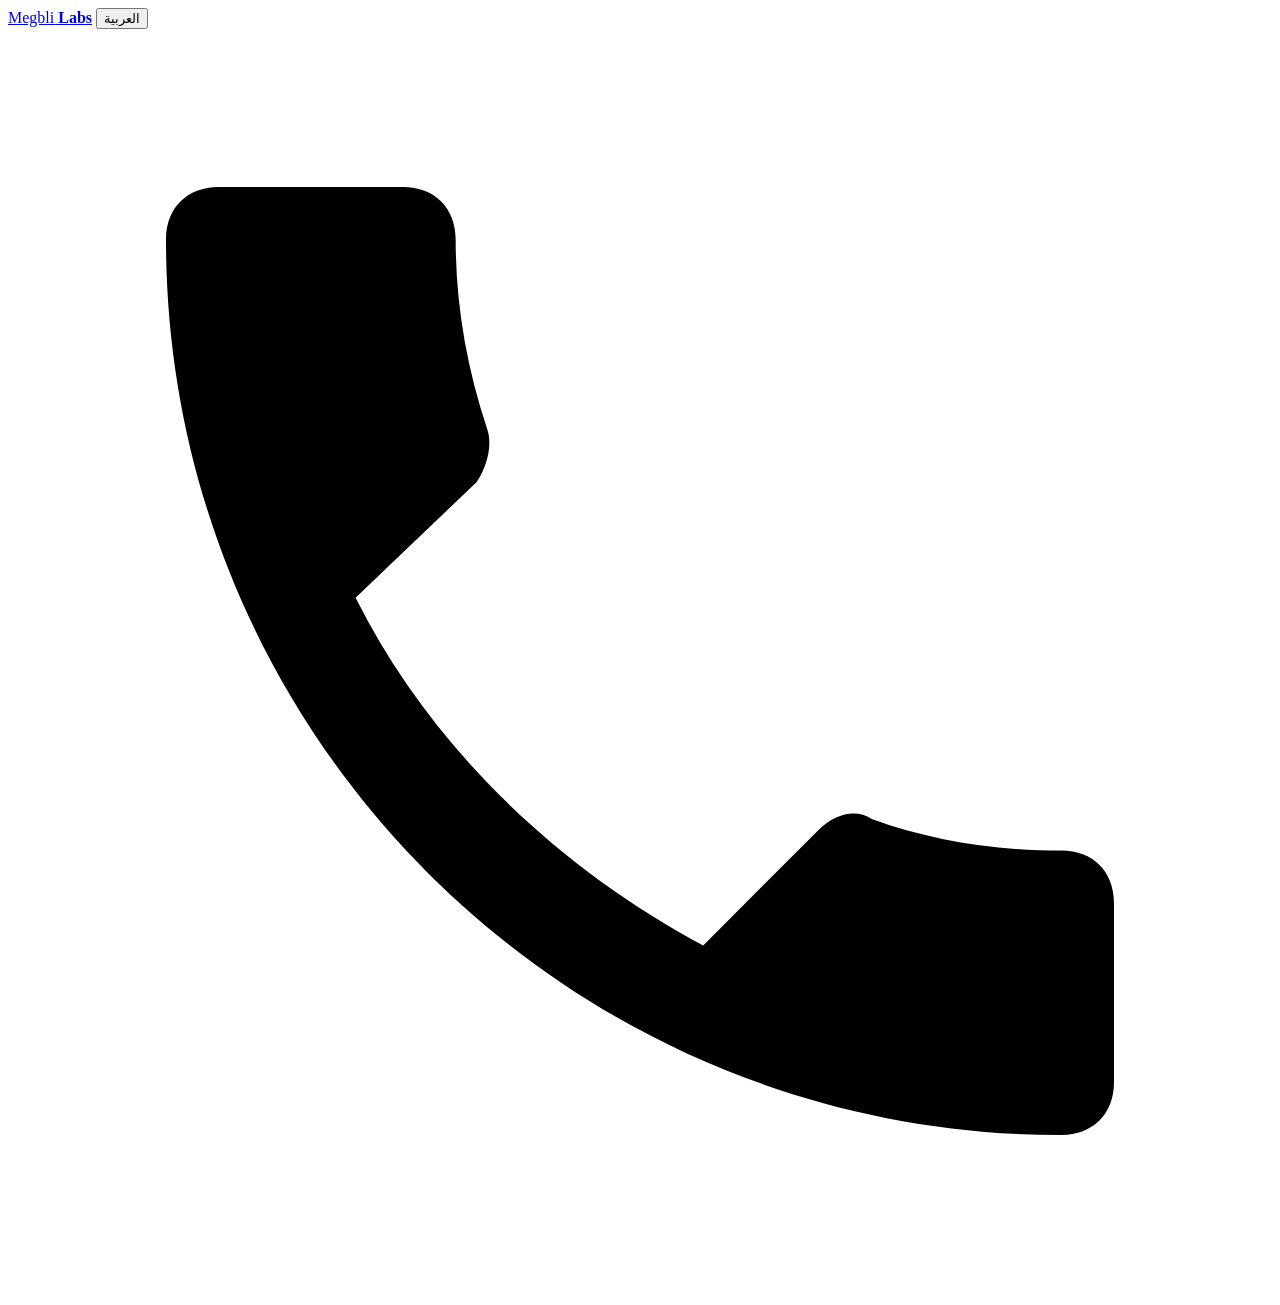
==== project.html @ 3cd8f487 "Add files via upload" ====
<!DOCTYPE html>
<html lang="en" dir="ltr">
<head>
  <meta charset="UTF-8">
  <meta name="viewport" content="width=device-width, initial-scale=1.0">
  <title>Megbli Labs — Project</title>
  <link rel="preconnect" href="https://fonts.googleapis.com">
  <link href="https://fonts.googleapis.com/css2?family=Inter:wght@400;600;700;800&family=IBM+Plex+Sans+Arabic:wght@400;600;700&display=swap" rel="stylesheet">
  <link rel="stylesheet" href="css/style.css">
</head>
<body data-page="project">

  <nav class="nav">
    <div class="container nav-inner">
      <a href="index.html" class="logo">Megbli<b> Labs</b></a>
      <button id="lang-toggle" class="lang-btn">العربية</button>
    </div>
  </nav>

  <main class="container page-wrap"><div id="project"></div></main>

  <a class="wa-float" data-wa href="#" target="_blank" rel="noopener" aria-label="WhatsApp">
    <svg viewBox="0 0 24 24"><path d="M6.6 10.8c1.4 2.8 3.8 5.1 6.6 6.6l2.2-2.2c.3-.3.7-.4 1-.2 1.1.4 2.3.6 3.6.6.6 0 1 .4 1 1V20c0 .6-.4 1-1 1C10.6 21 3 13.4 3 4c0-.6.4-1 1-1h3.5c.6 0 1 .4 1 1 0 1.2.2 2.4.6 3.6.1.3 0 .7-.2 1l-2.3 2.2z"/></svg>
  </a>

  <script src="js/i18n.js"></script>
  <script src="js/main.js"></script>
</body>
</html>
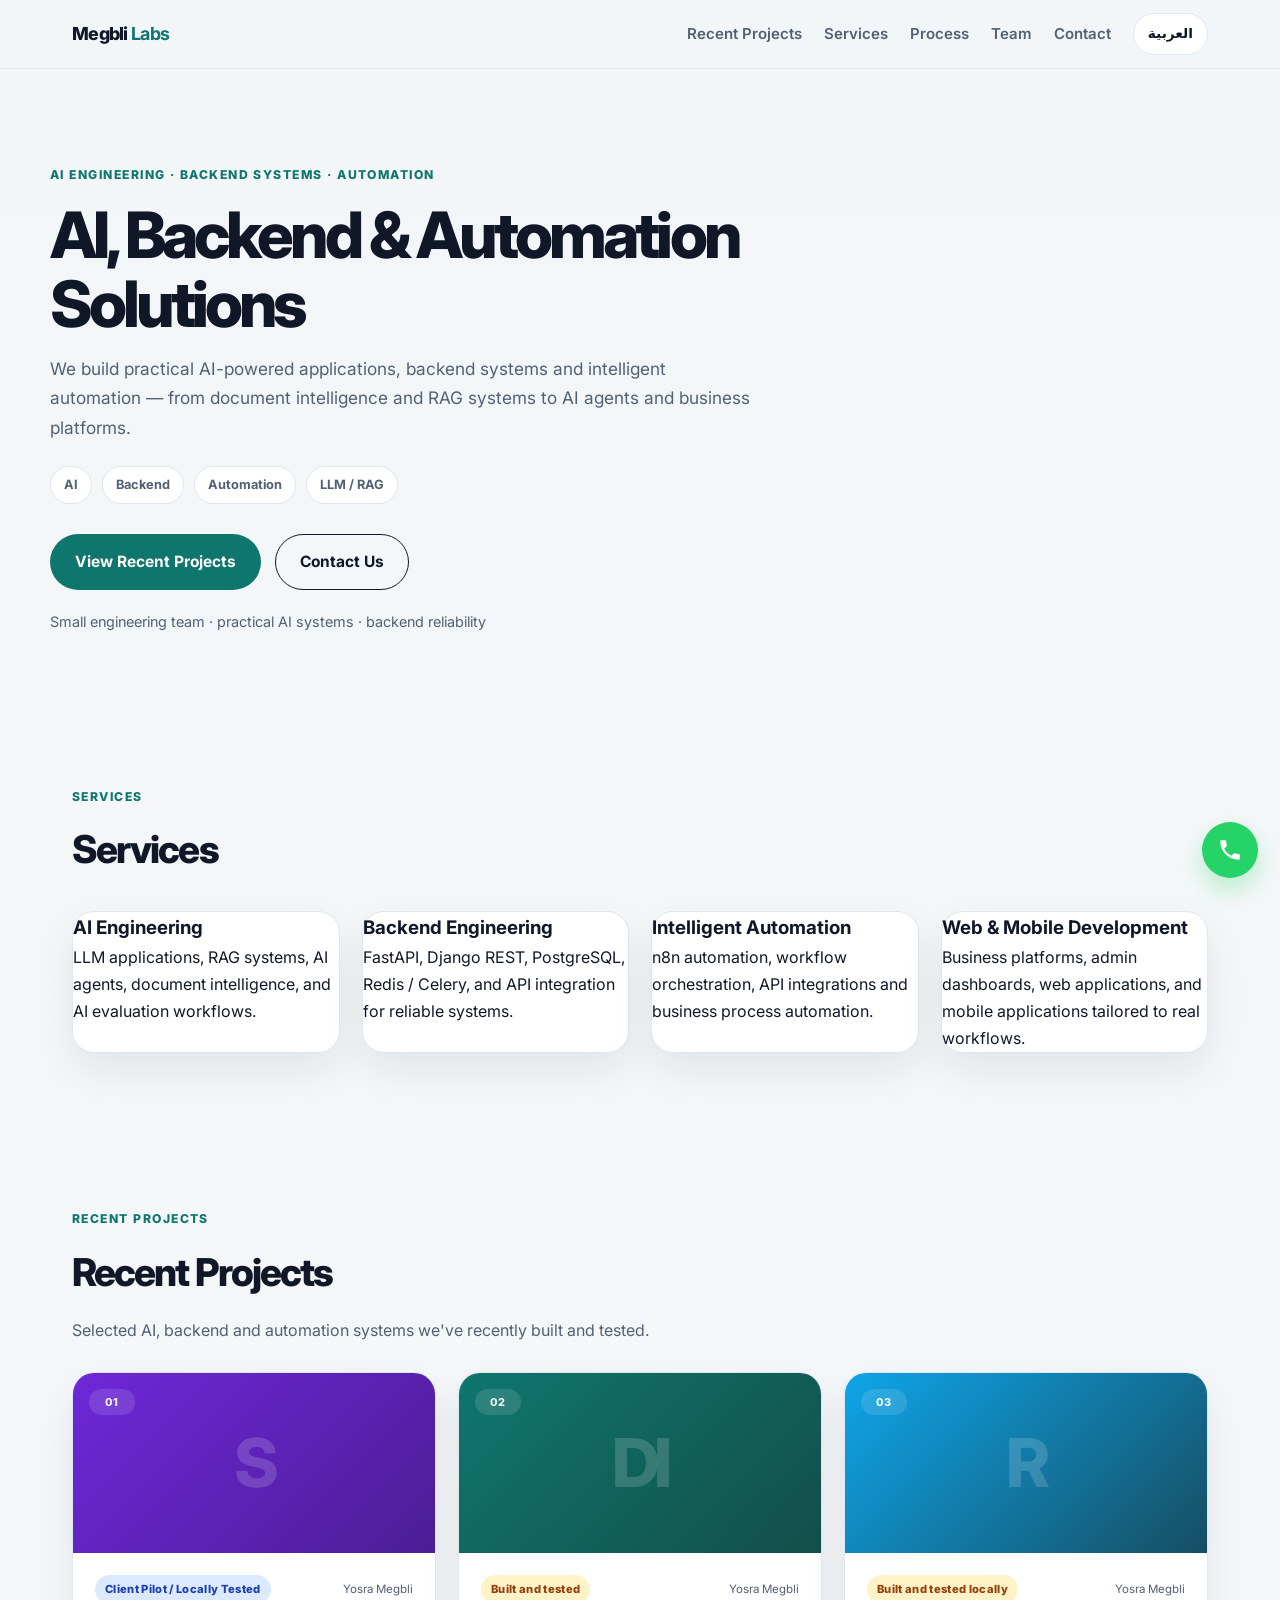
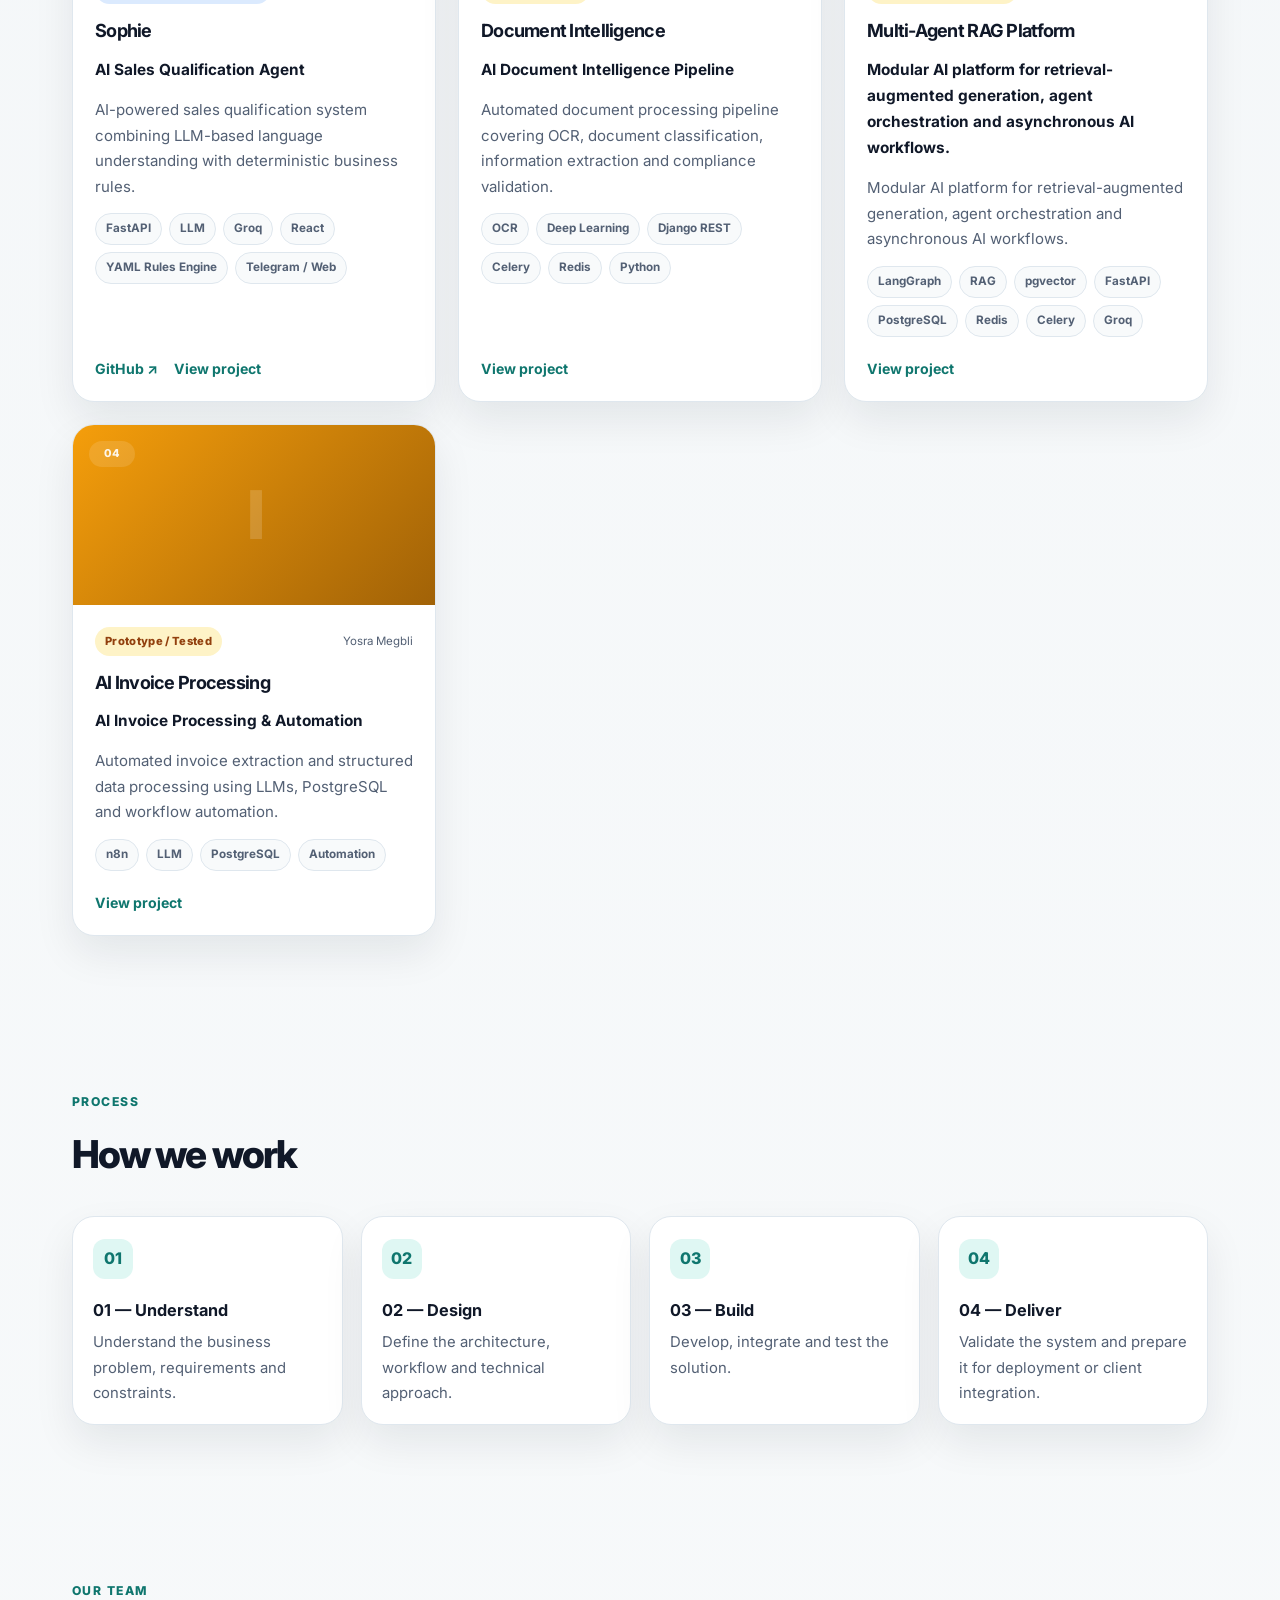
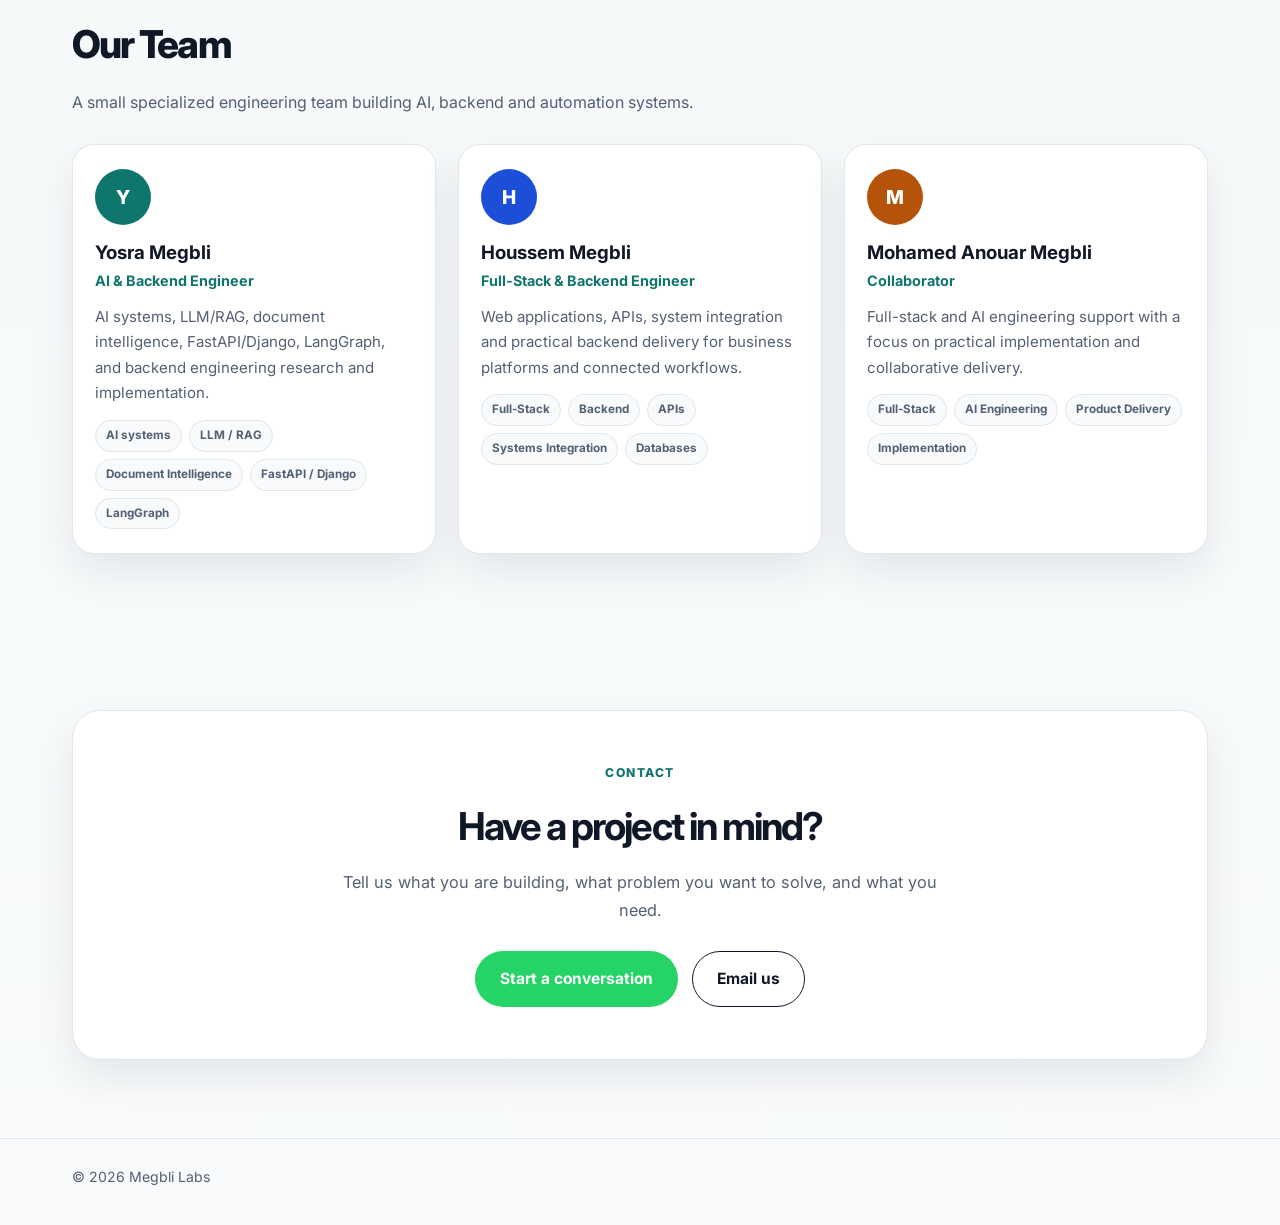
==== commit 90316e51: "Refactor the Megbli Labs portfolio to a clearer, more credible engineering-focused presentation with" ====
--- a/project.html
+++ b/project.html
@@ -3,24 +3,26 @@
 <head>
   <meta charset="UTF-8">
   <meta name="viewport" content="width=device-width, initial-scale=1.0">
-  <title>Megbli Labs — Project</title>
+  <title>Megbli Labs | AI, Backend & Automation Solutions</title>
+  <meta name="description" content="Megbli Labs builds AI-powered applications, backend systems, RAG platforms, document intelligence solutions and intelligent automation.">
+  <meta property="og:title" content="Megbli Labs | AI, Backend & Automation Solutions">
+  <meta property="og:description" content="Megbli Labs builds AI-powered applications, backend systems, RAG platforms, document intelligence solutions and intelligent automation.">
   <link rel="preconnect" href="https://fonts.googleapis.com">
   <link href="https://fonts.googleapis.com/css2?family=Inter:wght@400;600;700;800&family=IBM+Plex+Sans+Arabic:wght@400;600;700&display=swap" rel="stylesheet">
   <link rel="stylesheet" href="css/style.css">
 </head>
 <body data-page="project">
-
   <nav class="nav">
     <div class="container nav-inner">
       <a href="index.html" class="logo">Megbli<b> Labs</b></a>
-      <button id="lang-toggle" class="lang-btn">العربية</button>
+      <button id="lang-toggle" class="lang-btn" type="button" aria-label="Toggle language">العربية</button>
     </div>
   </nav>
 
   <main class="container page-wrap"><div id="project"></div></main>
 
   <a class="wa-float" data-wa href="#" target="_blank" rel="noopener" aria-label="WhatsApp">
-    <svg viewBox="0 0 24 24"><path d="M6.6 10.8c1.4 2.8 3.8 5.1 6.6 6.6l2.2-2.2c.3-.3.7-.4 1-.2 1.1.4 2.3.6 3.6.6.6 0 1 .4 1 1V20c0 .6-.4 1-1 1C10.6 21 3 13.4 3 4c0-.6.4-1 1-1h3.5c.6 0 1 .4 1 1 0 1.2.2 2.4.6 3.6.1.3 0 .7-.2 1l-2.3 2.2z"/></svg>
+    <svg viewBox="0 0 24 24" aria-hidden="true"><path d="M6.6 10.8c1.4 2.8 3.8 5.1 6.6 6.6l2.2-2.2c.3-.3.7-.4 1-.2 1.1.4 2.3.6 3.6.6.6 0 1 .4 1 1V20c0 .6-.4 1-1 1C10.6 21 3 13.4 3 4c0-.6.4-1 1-1h3.5c.6 0 1 .4 1 1 0 1.3.2 2.5.6 3.6.2.3.1.7-.2 1l-2.3 2.2Z"/></svg>
   </a>
 
   <script src="js/i18n.js"></script>
--- a/css/style.css
+++ b/css/style.css
@@ -0,0 +1,636 @@
+/* ============ Megbli Labs ============ */
+:root {
+  --bg: #f3f6f8;
+  --bg-strong: #eef3f7;
+  --surface: #ffffff;
+  --surface-alt: #f8fafb;
+  --ink: #101828;
+  --muted: #536074;
+  --line: #dfe7ee;
+  --accent: #0f766e;
+  --accent-strong: #0a5c57;
+  --accent-soft: #dff7f3;
+  --shadow: 0 18px 40px rgba(16, 24, 40, 0.08);
+  --radius: 22px;
+  --radius-sm: 14px;
+  --max: 1180px;
+}
+
+* { box-sizing: border-box; margin: 0; padding: 0; }
+html { scroll-behavior: smooth; }
+body {
+  font-family: 'Inter', system-ui, -apple-system, BlinkMacSystemFont, 'Segoe UI', sans-serif;
+  background: linear-gradient(180deg, var(--bg) 0%, #f8fafb 100%);
+  color: var(--ink);
+  line-height: 1.7;
+}
+html[lang="ar"] body {
+  font-family: 'IBM Plex Sans Arabic', 'Inter', sans-serif;
+  line-height: 1.85;
+}
+img { max-width: 100%; display: block; }
+a { color: inherit; text-decoration: none; }
+button, input, textarea, select { font: inherit; }
+.container { max-width: var(--max); margin-inline: auto; padding-inline: 22px; }
+
+.nav {
+  position: sticky;
+  top: 0;
+  z-index: 1000;
+  background: rgba(243, 246, 248, 0.82);
+  backdrop-filter: blur(12px);
+  -webkit-backdrop-filter: blur(12px);
+  border-bottom: 1px solid var(--line);
+}
+.nav-inner {
+  display: flex;
+  align-items: center;
+  justify-content: space-between;
+  height: 68px;
+  gap: 20px;
+}
+.logo {
+  font-weight: 800;
+  font-size: 1.12rem;
+  letter-spacing: -0.04em;
+}
+.logo b { color: var(--accent); }
+.nav-right { display: flex; align-items: center; gap: 22px; }
+.nav-links {
+  display: flex;
+  align-items: center;
+  gap: 22px;
+  color: var(--muted);
+  font-size: 0.94rem;
+  font-weight: 600;
+}
+.nav-links a { transition: color 0.2s ease; }
+.nav-links a:hover,
+.nav-links a:focus-visible { color: var(--ink); }
+.lang-btn {
+  border: 1px solid var(--line);
+  background: var(--surface);
+  border-radius: 999px;
+  padding: 8px 14px;
+  font-size: 0.86rem;
+  font-weight: 700;
+  color: var(--ink);
+  cursor: pointer;
+  transition: transform 0.2s ease, border-color 0.2s ease;
+}
+.lang-btn:hover,
+.lang-btn:focus-visible {
+  transform: translateY(-1px);
+  border-color: #c3ced8;
+}
+
+.btn {
+  display: inline-flex;
+  align-items: center;
+  justify-content: center;
+  gap: 8px;
+  padding: 0.88rem 1.5rem;
+  border-radius: 999px;
+  border: 1.5px solid transparent;
+  font-weight: 700;
+  font-size: 0.97rem;
+  transition: transform 0.2s ease, box-shadow 0.2s ease, border-color 0.2s ease, background 0.2s ease;
+}
+.btn:hover,
+.btn:focus-visible {
+  transform: translateY(-1px);
+  box-shadow: 0 10px 20px rgba(0, 0, 0, 0.06);
+}
+.btn-primary {
+  background: var(--accent);
+  color: #fff;
+}
+.btn-primary:hover,
+.btn-primary:focus-visible { background: var(--accent-strong); }
+.btn-ghost {
+  border-color: var(--ink);
+  background: transparent;
+  color: var(--ink);
+}
+.btn-ghost:hover,
+.btn-ghost:focus-visible { background: var(--ink); color: #fff; }
+.btn-wa {
+  background: #25d366;
+  color: #fff;
+}
+.btn-wa:hover,
+.btn-wa:focus-visible { background: #1ebc5a; }
+.btn-mail {
+  background: transparent;
+  border-color: var(--ink);
+  color: var(--ink);
+}
+.btn-mail:hover,
+.btn-mail:focus-visible { background: var(--ink); color: #fff; }
+
+.hero {
+  padding: 96px 0 74px;
+}
+.eyebrow {
+  color: var(--accent);
+  font-size: 0.76rem;
+  font-weight: 800;
+  letter-spacing: 0.12em;
+  text-transform: uppercase;
+}
+.hero h1 {
+  margin: 14px 0 16px;
+  max-width: 860px;
+  font-size: clamp(2.6rem, 5vw, 4.1rem);
+  line-height: 1.08;
+  letter-spacing: -0.06em;
+  font-weight: 800;
+}
+.hero .sub {
+  max-width: 710px;
+  color: var(--muted);
+  font-size: 1.08rem;
+}
+.chips-row {
+  display: flex;
+  flex-wrap: wrap;
+  gap: 10px;
+  margin-top: 24px;
+  margin-bottom: 30px;
+}
+.chips-row span {
+  background: var(--surface);
+  border: 1px solid var(--line);
+  border-radius: 999px;
+  padding: 7px 13px;
+  font-size: 0.8rem;
+  font-weight: 700;
+  color: var(--muted);
+}
+.hero-ctas {
+  display: flex;
+  flex-wrap: wrap;
+  gap: 14px;
+  margin-bottom: 20px;
+}
+.trust {
+  color: var(--muted);
+  font-size: 0.9rem;
+}
+
+section {
+  padding: 78px 0;
+}
+.section-head {
+  margin-bottom: 28px;
+}
+.section-head h2 {
+  margin-top: 10px;
+  font-size: clamp(1.8rem, 3vw, 2.5rem);
+  letter-spacing: -0.05em;
+  font-weight: 800;
+}
+.section-head .lead {
+  color: var(--muted);
+  max-width: 700px;
+  margin-top: 12px;
+  font-size: 1rem;
+}
+
+.grid {
+  display: grid;
+  gap: 22px;
+}
+.grid-3 { grid-template-columns: repeat(auto-fit, minmax(240px, 1fr)); }
+.grid-projects { grid-template-columns: repeat(auto-fit, minmax(290px, 1fr)); }
+
+.card {
+  background: var(--surface);
+  border: 1px solid var(--line);
+  border-radius: var(--radius);
+  box-shadow: var(--shadow);
+  transition: transform 0.2s ease, border-color 0.2s ease;
+}
+.card:hover,
+.card:focus-within {
+  transform: translateY(-3px);
+  border-color: #c5d1dc;
+}
+
+.project {
+  overflow: hidden;
+  display: flex;
+  flex-direction: column;
+  min-height: 100%;
+}
+.cover {
+  position: relative;
+  display: flex;
+  align-items: center;
+  justify-content: center;
+  min-height: 180px;
+  background-size: cover;
+  background-position: center;
+  overflow: hidden;
+}
+.cover span {
+  font-size: 4.2rem;
+  font-weight: 800;
+  letter-spacing: -0.06em;
+  color: rgba(255, 255, 255, 0.16);
+}
+.project .body {
+  display: flex;
+  flex: 1;
+  flex-direction: column;
+  gap: 14px;
+  padding: 22px 22px 20px;
+}
+.project-index {
+  display: inline-flex;
+  align-items: center;
+  justify-content: center;
+  width: 46px;
+  height: 26px;
+  border-radius: 999px;
+  background: rgba(255, 255, 255, 0.12);
+  color: rgba(255, 255, 255, 0.9);
+  font-size: 0.68rem;
+  font-weight: 800;
+  letter-spacing: 0.08em;
+  position: absolute;
+  top: 16px;
+  left: 16px;
+}
+.meta {
+  display: flex;
+  align-items: center;
+  justify-content: space-between;
+  gap: 10px;
+  min-height: 28px;
+}
+.credit {
+  color: var(--muted);
+  font-size: 0.72rem;
+  line-height: 1.5;
+}
+.project h3 {
+  font-size: 1.13rem;
+  line-height: 1.35;
+  letter-spacing: -0.04em;
+  margin: 0;
+}
+.tagline {
+  font-size: 0.96rem;
+  font-weight: 700;
+  color: var(--ink);
+}
+.desc {
+  color: var(--muted);
+  font-size: 0.94rem;
+}
+.chips {
+  display: flex;
+  flex-wrap: wrap;
+  gap: 7px;
+}
+.chip {
+  display: inline-flex;
+  align-items: center;
+  border-radius: 999px;
+  background: var(--surface-alt);
+  border: 1px solid var(--line);
+  color: var(--muted);
+  font-size: 0.73rem;
+  font-weight: 700;
+  padding: 5px 10px;
+}
+.links {
+  display: flex;
+  flex-wrap: wrap;
+  gap: 16px;
+  margin-top: auto;
+  padding-top: 6px;
+  font-weight: 700;
+  font-size: 0.88rem;
+}
+.links a { color: var(--accent); }
+.badge {
+  display: inline-flex;
+  align-items: center;
+  justify-content: center;
+  border-radius: 999px;
+  padding: 5px 10px;
+  font-size: 0.7rem;
+  font-weight: 800;
+  letter-spacing: 0.03em;
+  white-space: nowrap;
+}
+.badge.live { background: #dcfce7; color: #166534; }
+.badge.client { background: #dbeafe; color: #1e40af; }
+.badge.demo { background: #fef3c7; color: #92400e; }
+.badge.rnd { background: #ede9fe; color: #5b21b6; }
+.badge.personal { background: #cffafe; color: #155e75; }
+.badge.internship { background: #fce7f3; color: #9d174d; }
+.badge.academic { background: #e0e7ff; color: #3730a3; }
+
+.process {
+  list-style: none;
+  display: grid;
+  grid-template-columns: repeat(auto-fit, minmax(240px, 1fr));
+  gap: 18px;
+}
+.process li {
+  background: var(--surface);
+  border: 1px solid var(--line);
+  border-radius: var(--radius);
+  padding: 22px 20px 18px;
+  box-shadow: var(--shadow);
+}
+.process li::before {
+  counter-increment: step;
+  content: "0" counter(step);
+  display: inline-flex;
+  align-items: center;
+  justify-content: center;
+  width: 40px;
+  height: 40px;
+  border-radius: 12px;
+  background: var(--accent-soft);
+  color: var(--accent);
+  font-weight: 800;
+  margin-bottom: 18px;
+}
+.process {
+  counter-reset: step;
+}
+.process h3 {
+  margin-bottom: 6px;
+  font-size: 1.02rem;
+}
+.process p {
+  color: var(--muted);
+  font-size: 0.93rem;
+}
+
+.member {
+  padding: 24px 22px;
+}
+.member .avatar {
+  display: flex;
+  align-items: center;
+  justify-content: center;
+  width: 56px;
+  height: 56px;
+  border-radius: 50%;
+  margin-bottom: 12px;
+  color: #fff;
+  font-size: 1.2rem;
+  font-weight: 800;
+}
+.member .role {
+  margin-bottom: 10px;
+  color: var(--accent);
+  font-size: 0.9rem;
+  font-weight: 700;
+}
+.member p {
+  color: var(--muted);
+  font-size: 0.94rem;
+}
+.member .skills {
+  margin-top: 14px;
+}
+
+.contact-box {
+  text-align: center;
+  background: var(--surface);
+  border: 1px solid var(--line);
+  border-radius: 28px;
+  padding: 52px 24px;
+  box-shadow: var(--shadow);
+}
+.contact-box h2 {
+  margin: 10px 0 10px;
+  font-size: clamp(1.9rem, 3vw, 2.5rem);
+  letter-spacing: -0.05em;
+}
+.contact-box .lead {
+  max-width: 620px;
+  margin: 0 auto 26px;
+  color: var(--muted);
+  font-size: 1.02rem;
+}
+.contact-ctas {
+  display: flex;
+  justify-content: center;
+  flex-wrap: wrap;
+  gap: 14px;
+}
+
+.page-wrap {
+  padding: 52px 0 70px;
+}
+.backlink {
+  display: inline-block;
+  color: var(--muted);
+  font-size: 0.92rem;
+  margin-bottom: 18px;
+}
+.phead h1 {
+  margin: 10px 0 8px;
+  font-size: clamp(2rem, 3.5vw, 3rem);
+  letter-spacing: -0.05em;
+}
+.phead .tagline {
+  font-size: 1.05rem;
+  color: var(--muted);
+}
+.pcover {
+  margin: 28px 0 20px;
+  aspect-ratio: 16/8;
+  border-radius: var(--radius);
+  display: flex;
+  align-items: center;
+  justify-content: center;
+  overflow: hidden;
+}
+.pcover span {
+  font-size: 5rem;
+  font-weight: 800;
+  letter-spacing: -0.08em;
+  color: rgba(255, 255, 255, 0.16);
+}
+.pvideo {
+  margin: 28px 0 18px;
+}
+.pvideo video {
+  width: 100%;
+  display: block;
+  border-radius: var(--radius);
+  background: #0c1118;
+  border: 1px solid var(--line);
+}
+.desc-lg {
+  margin-bottom: 18px;
+  font-size: 1.04rem;
+  color: var(--ink);
+  max-width: 760px;
+}
+.detail-grid {
+  display: grid;
+  grid-template-columns: repeat(auto-fit, minmax(240px, 1fr));
+  gap: 18px;
+  margin: 22px 0 26px;
+}
+.detail-card {
+  background: var(--surface);
+  border: 1px solid var(--line);
+  border-radius: var(--radius-sm);
+  padding: 18px 18px 16px;
+}
+.detail-card h3 {
+  margin-bottom: 8px;
+  font-size: 0.96rem;
+  letter-spacing: -0.03em;
+}
+.detail-card p,
+.detail-card li {
+  color: var(--muted);
+  font-size: 0.94rem;
+}
+.workflow-block {
+  margin: 18px 0 26px;
+  background: var(--surface);
+  border: 1px solid var(--line);
+  border-radius: var(--radius);
+  padding: 20px;
+}
+.workflow-block h3 {
+  margin-bottom: 14px;
+  font-size: 1.04rem;
+}
+.workflow-flow {
+  display: flex;
+  flex-wrap: wrap;
+  gap: 10px;
+}
+.workflow-step {
+  display: inline-flex;
+  align-items: center;
+  gap: 8px;
+  background: var(--surface-alt);
+  border: 1px solid var(--line);
+  border-radius: 999px;
+  padding: 8px 12px;
+  font-size: 0.82rem;
+  font-weight: 700;
+  color: var(--muted);
+}
+.workflow-step:not(:last-child)::after {
+  content: "→";
+  color: var(--accent);
+  font-weight: 800;
+}
+.features,
+.result-list {
+  list-style: none;
+  display: grid;
+  gap: 12px;
+  margin: 18px 0 18px;
+}
+.features li,
+.result-list li {
+  display: flex;
+  gap: 10px;
+  align-items: flex-start;
+  background: var(--surface);
+  border: 1px solid var(--line);
+  border-radius: 12px;
+  padding: 12px 14px;
+  color: var(--muted);
+  font-size: 0.94rem;
+}
+.features li::before,
+.result-list li::before {
+  content: "✓";
+  color: var(--accent);
+  font-weight: 800;
+}
+.tech-block {
+  margin: 12px 0 28px;
+}
+.pactions {
+  display: flex;
+  flex-wrap: wrap;
+  gap: 14px;
+  margin-top: 18px;
+}
+footer {
+  border-top: 1px solid var(--line);
+  padding: 26px 0 36px;
+  color: var(--muted);
+  font-size: 0.88rem;
+}
+
+.wa-float {
+  position: fixed;
+  right: 22px;
+  bottom: 22px;
+  width: 56px;
+  height: 56px;
+  border-radius: 50%;
+  display: flex;
+  align-items: center;
+  justify-content: center;
+  background: #25d366;
+  box-shadow: 0 12px 24px rgba(37, 211, 102, 0.28);
+  z-index: 500;
+}
+.wa-float svg {
+  width: 26px;
+  height: 26px;
+  fill: #fff;
+}
+.gallery {
+  display: grid;
+  grid-template-columns: repeat(2, minmax(0, 1fr));
+  gap: 12px;
+  margin: 18px 0 24px;
+}
+.gallery img {
+  width: 100%;
+  border-radius: var(--radius-sm);
+  border: 1px solid var(--line);
+}
+
+@media (max-width: 760px) {
+  .nav-links { display: none; }
+  .hero { padding-top: 76px; }
+  .hero h1 { max-width: 100%; }
+  .contact-box { padding-inline: 18px; }
+}
+
+@media (max-width: 560px) {
+  .container { padding-inline: 16px; }
+  .hero { padding-top: 68px; }
+  .btn { width: 100%; }
+  .hero-ctas,
+  .contact-ctas,
+  .pactions { width: 100%; }
+  .hero-ctas .btn,
+  .contact-ctas .btn,
+  .pactions .btn { flex: 1 1 100%; }
+  .gallery { grid-template-columns: 1fr; }
+  .wa-float { width: 52px; height: 52px; right: 18px; bottom: 18px; }
+}
+
+@media (prefers-reduced-motion: reduce) {
+  html { scroll-behavior: auto; }
+  *, *::before, *::after {
+    animation-duration: 0.01ms !important;
+    animation-iteration-count: 1 !important;
+    transition-duration: 0.01ms !important;
+    scroll-behavior: auto !important;
+  }
+}
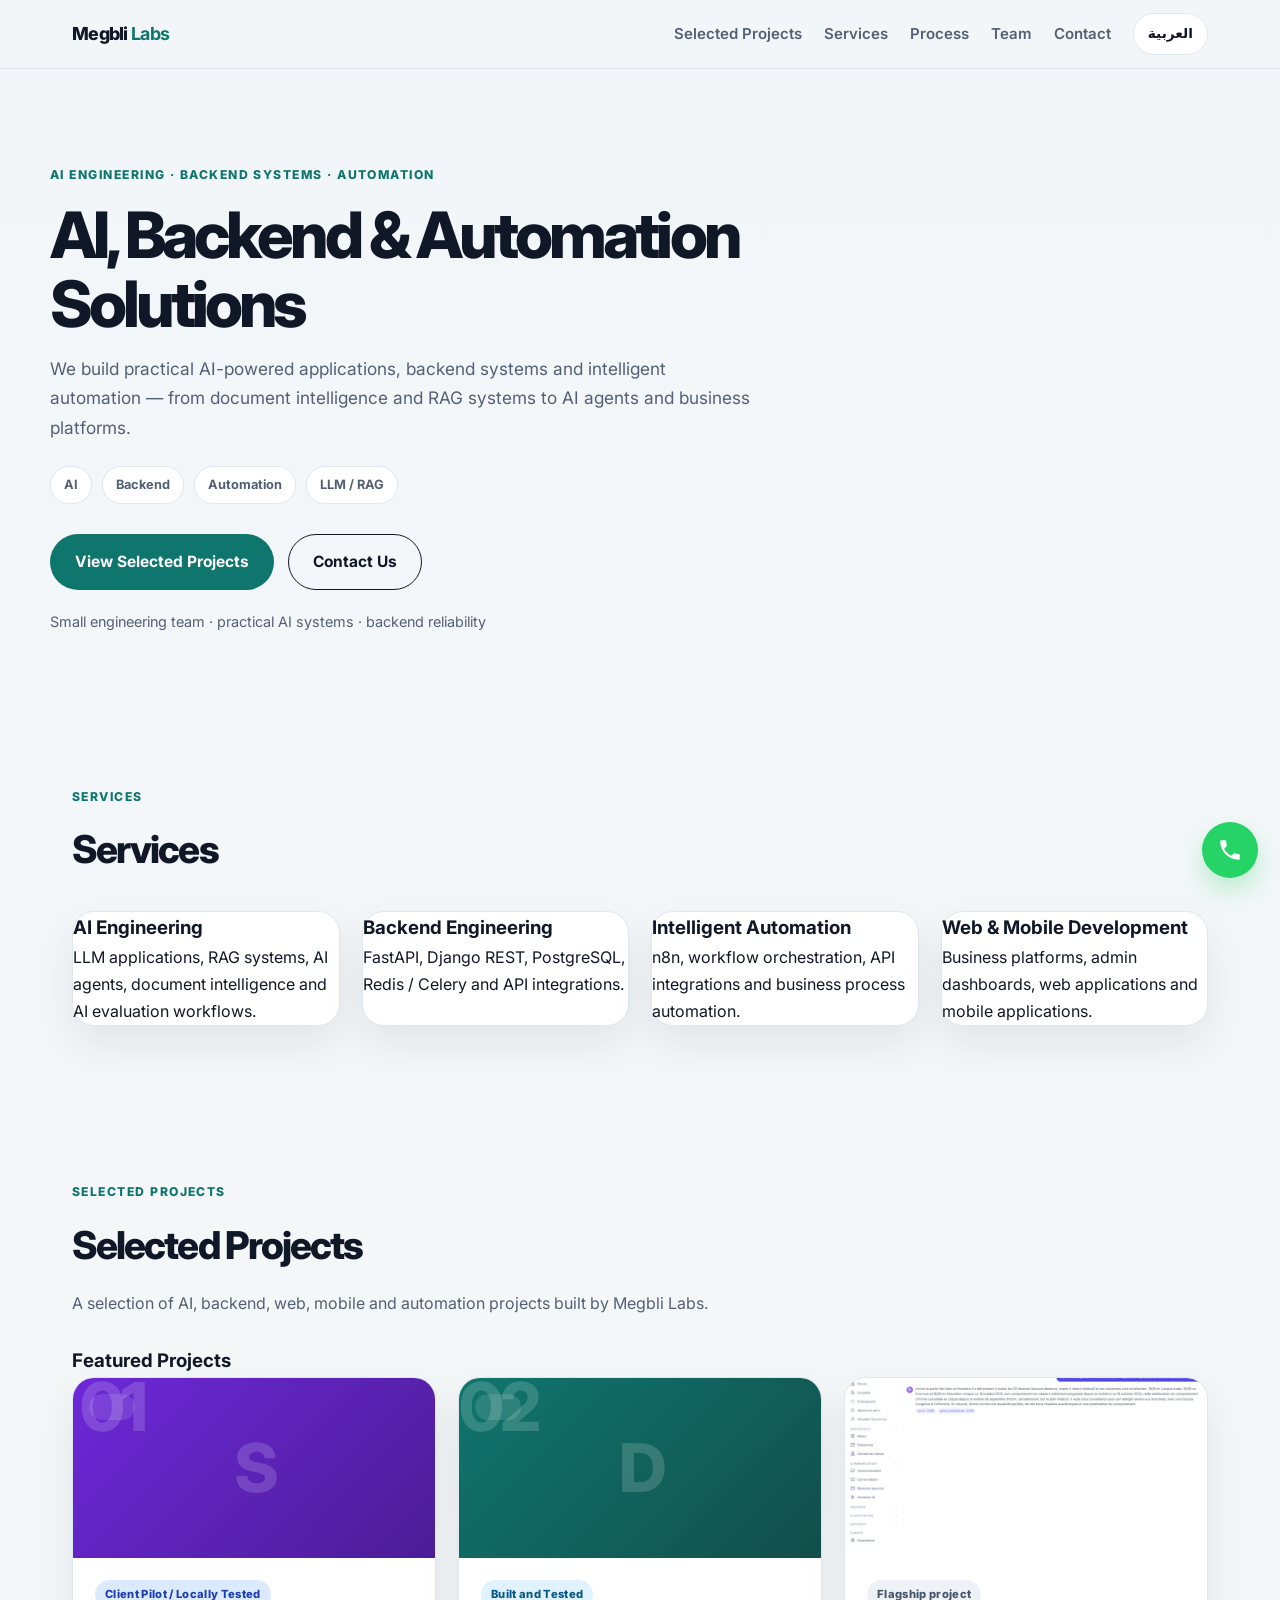
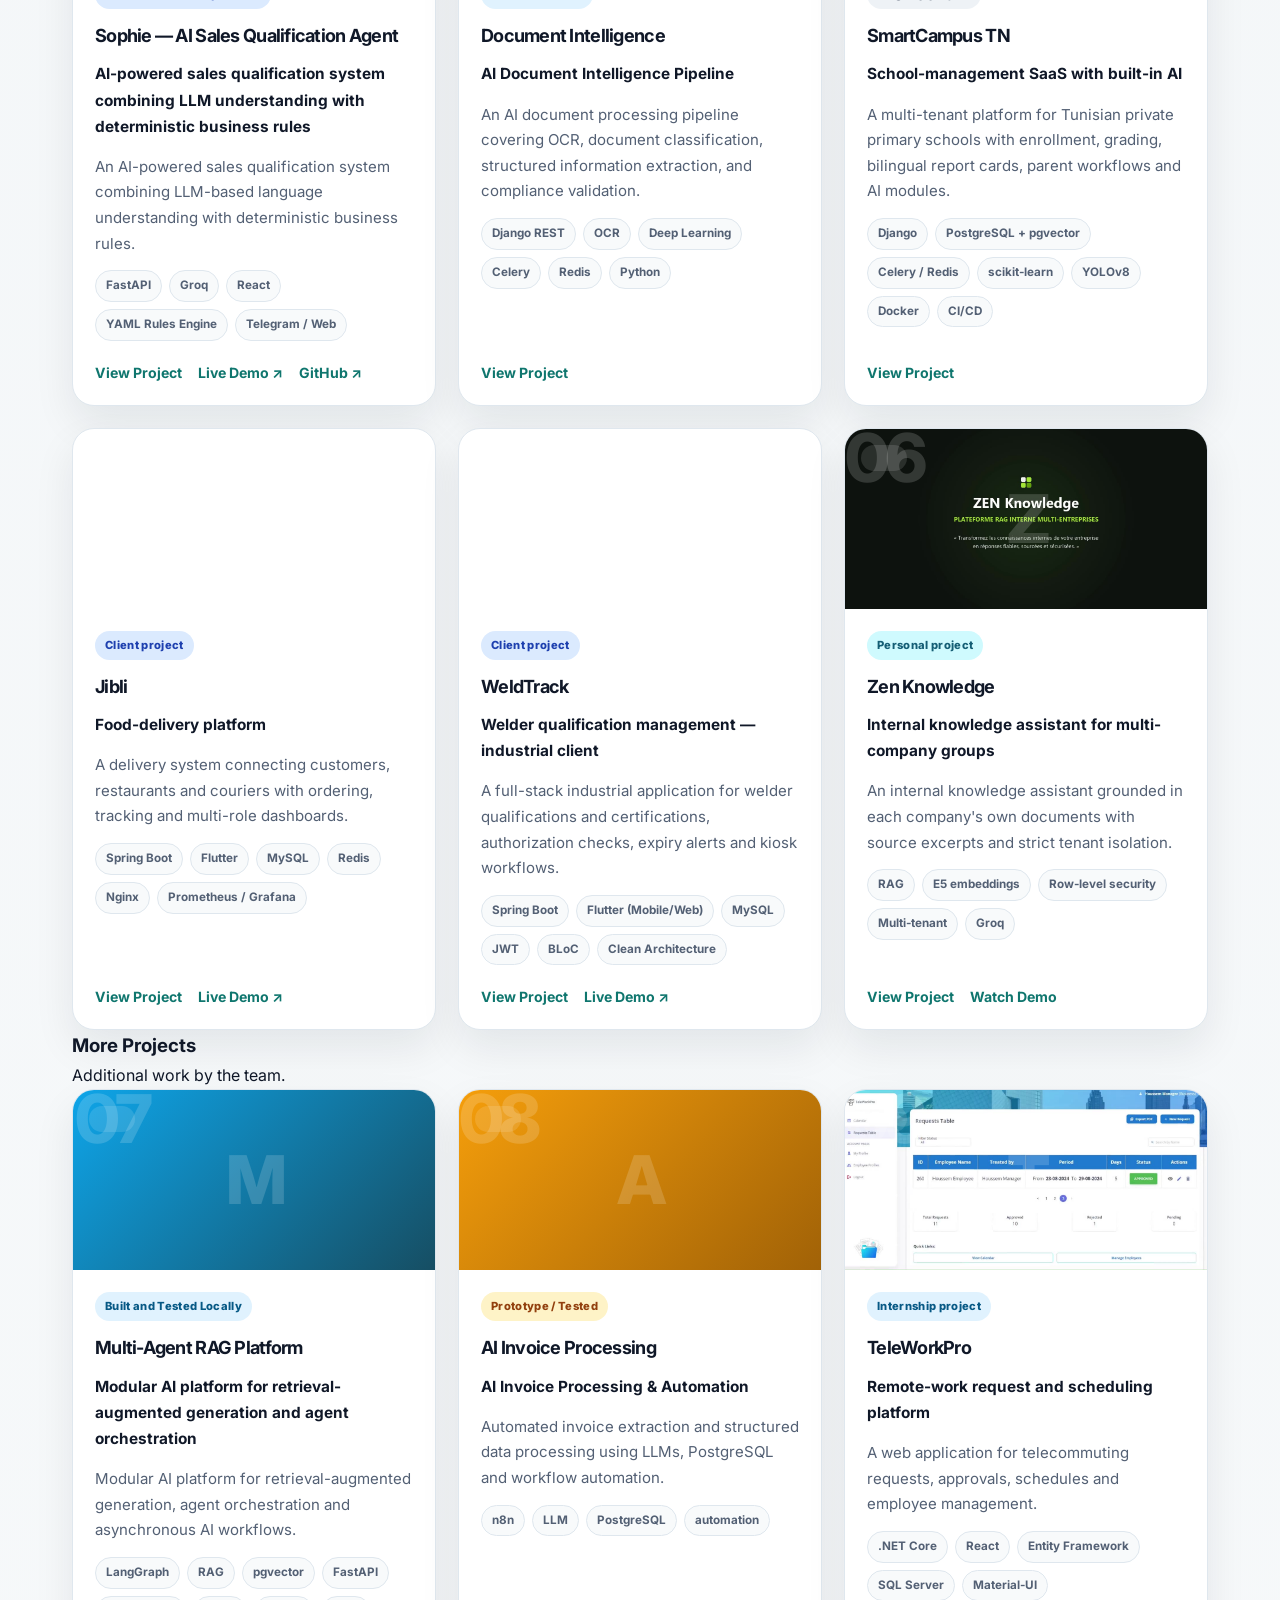
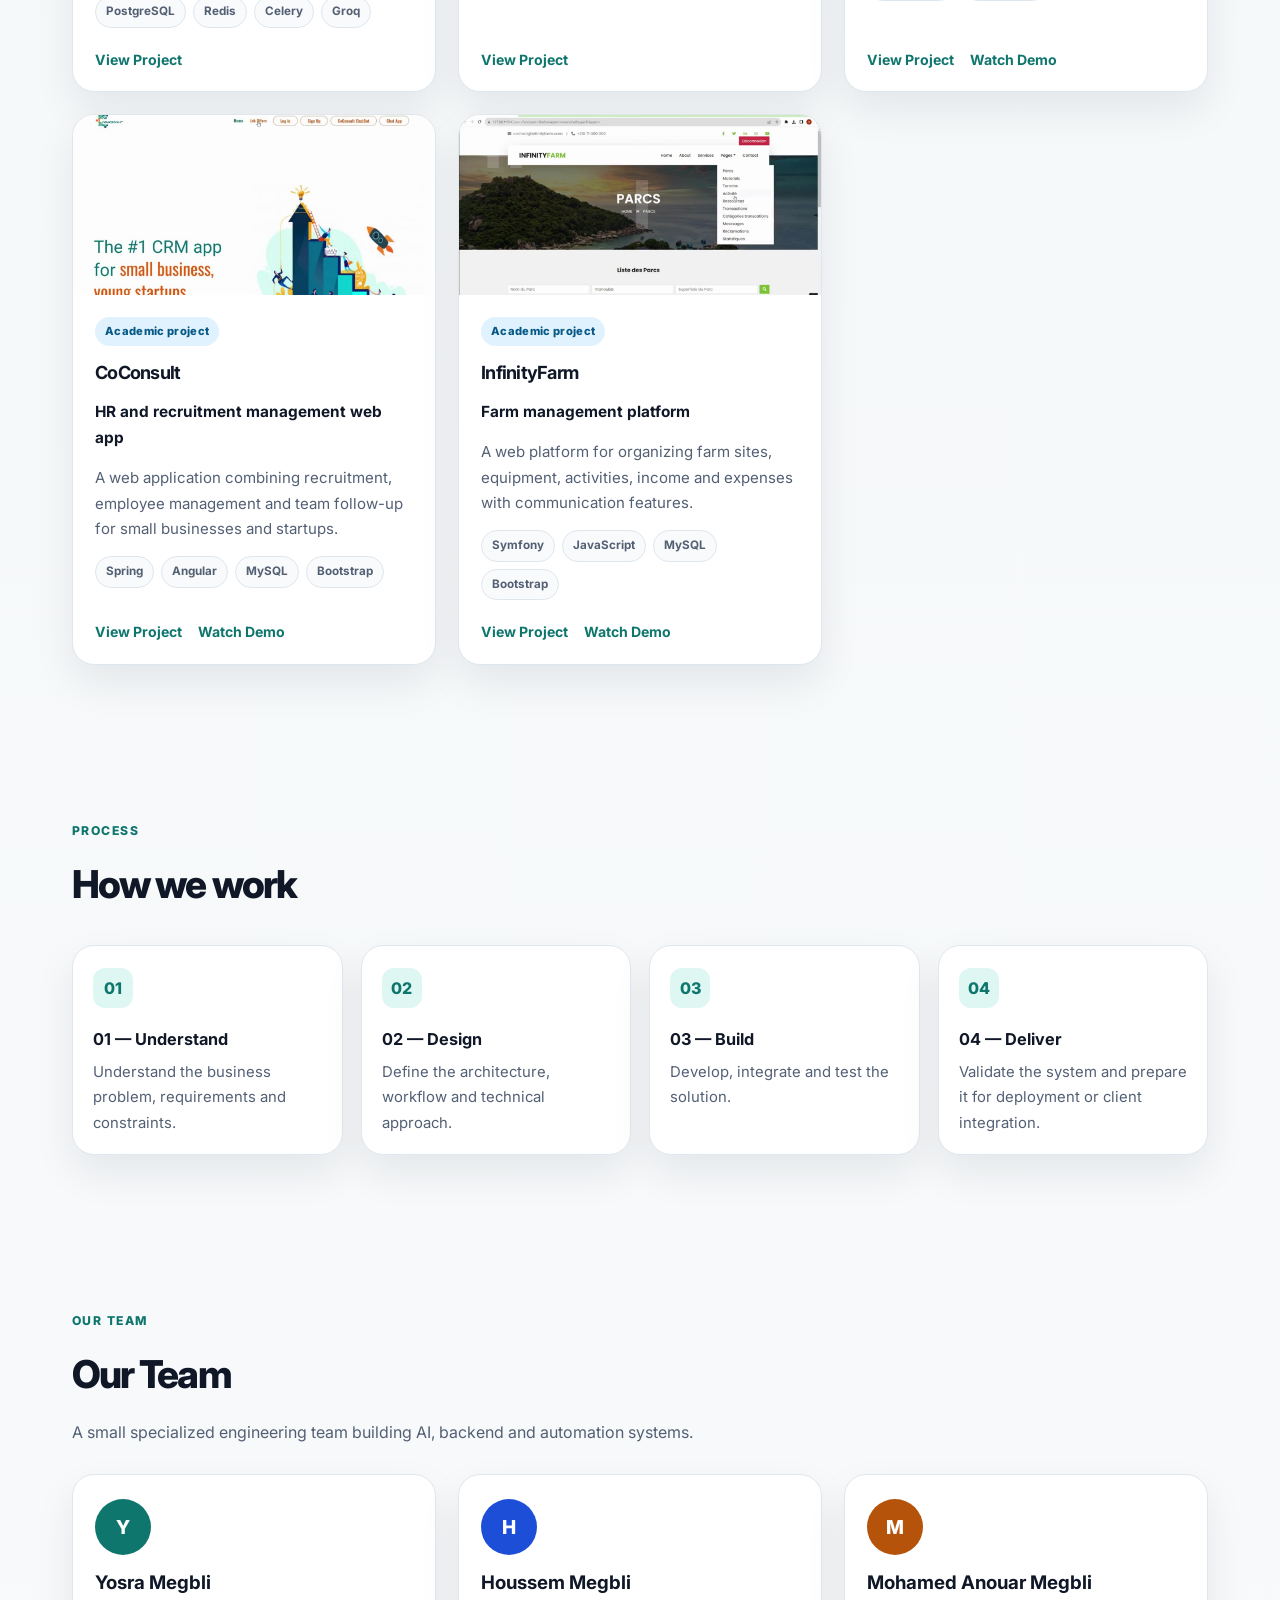
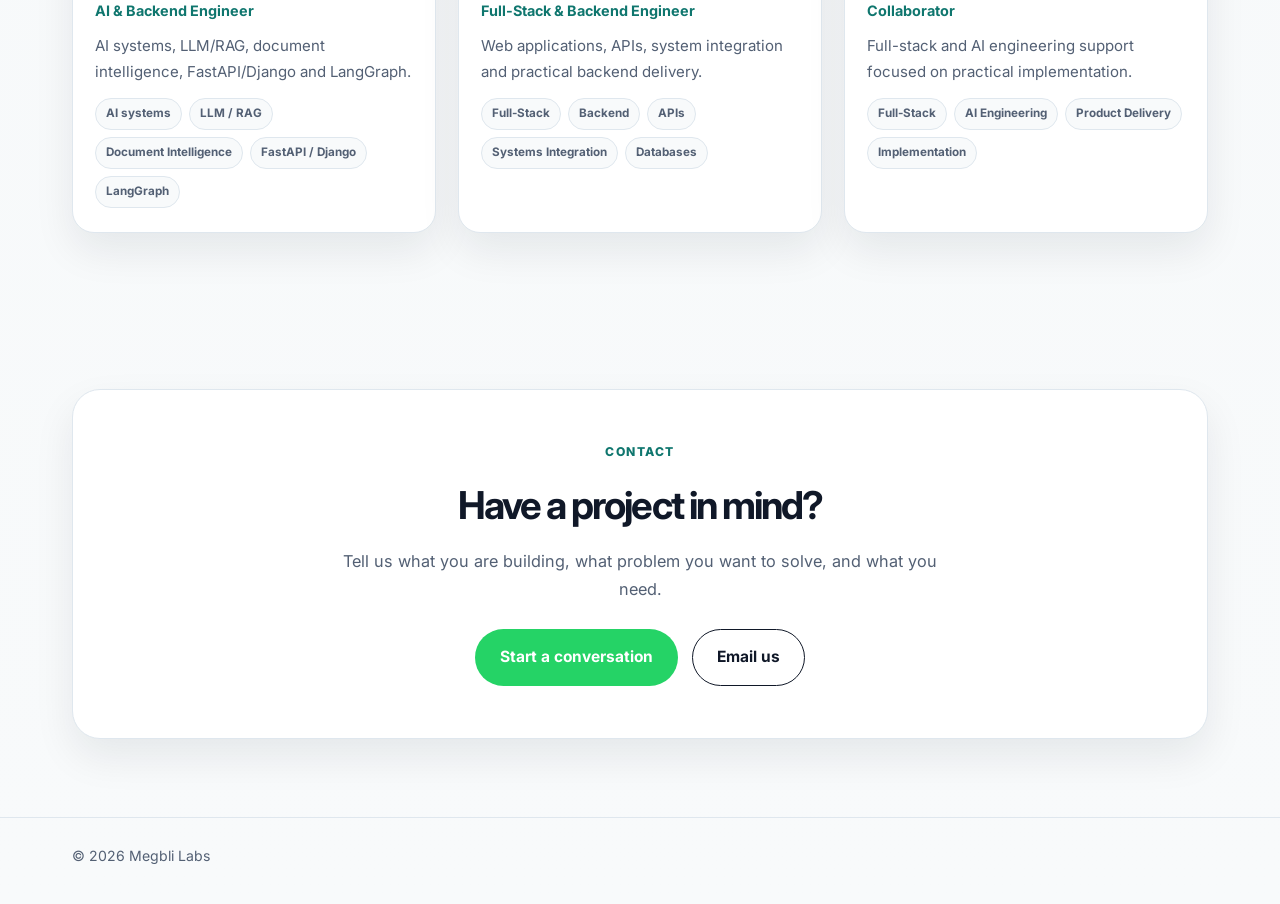
==== commit 83ce4521: "fix: polish portfolio and update verified WeldTrack URL" ====
--- a/project.html
+++ b/project.html
@@ -15,7 +15,7 @@
   <nav class="nav">
     <div class="container nav-inner">
       <a href="index.html" class="logo">Megbli<b> Labs</b></a>
-      <button id="lang-toggle" class="lang-btn" type="button" aria-label="Toggle language">العربية</button>
+      <button id="lang-toggle" class="lang-btn" type="button" aria-label="Switch language to Arabic">العربية</button>
     </div>
   </nav>
 
--- a/css/style.css
+++ b/css/style.css
@@ -333,6 +333,9 @@
 .badge.personal { background: #cffafe; color: #155e75; }
 .badge.internship { background: #fce7f3; color: #9d174d; }
 .badge.academic { background: #e0e7ff; color: #3730a3; }
+.badge.tested { background: #e0f2fe; color: #075985; }
+.badge.prototype { background: #fef3c7; color: #92400e; }
+.badge.neutral { background: #eef2f6; color: #475569; }
 
 .process {
   list-style: none;
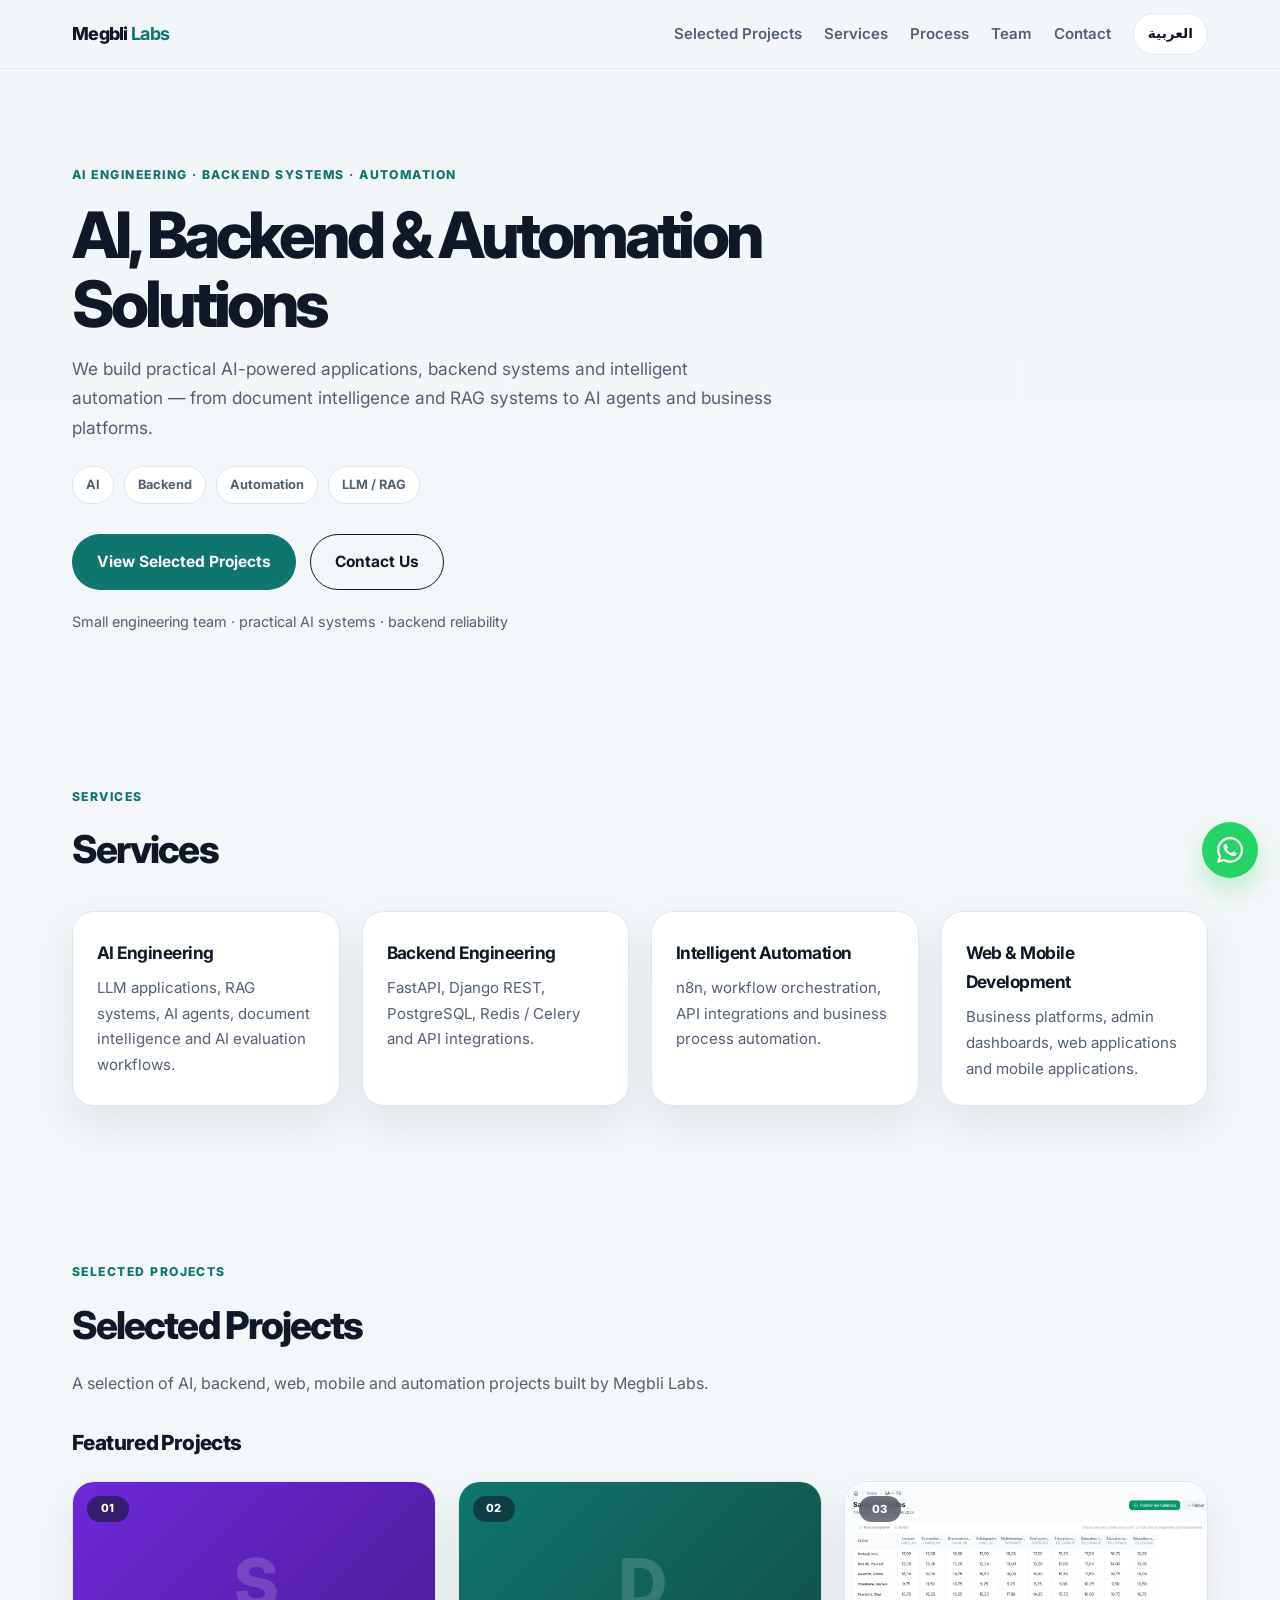
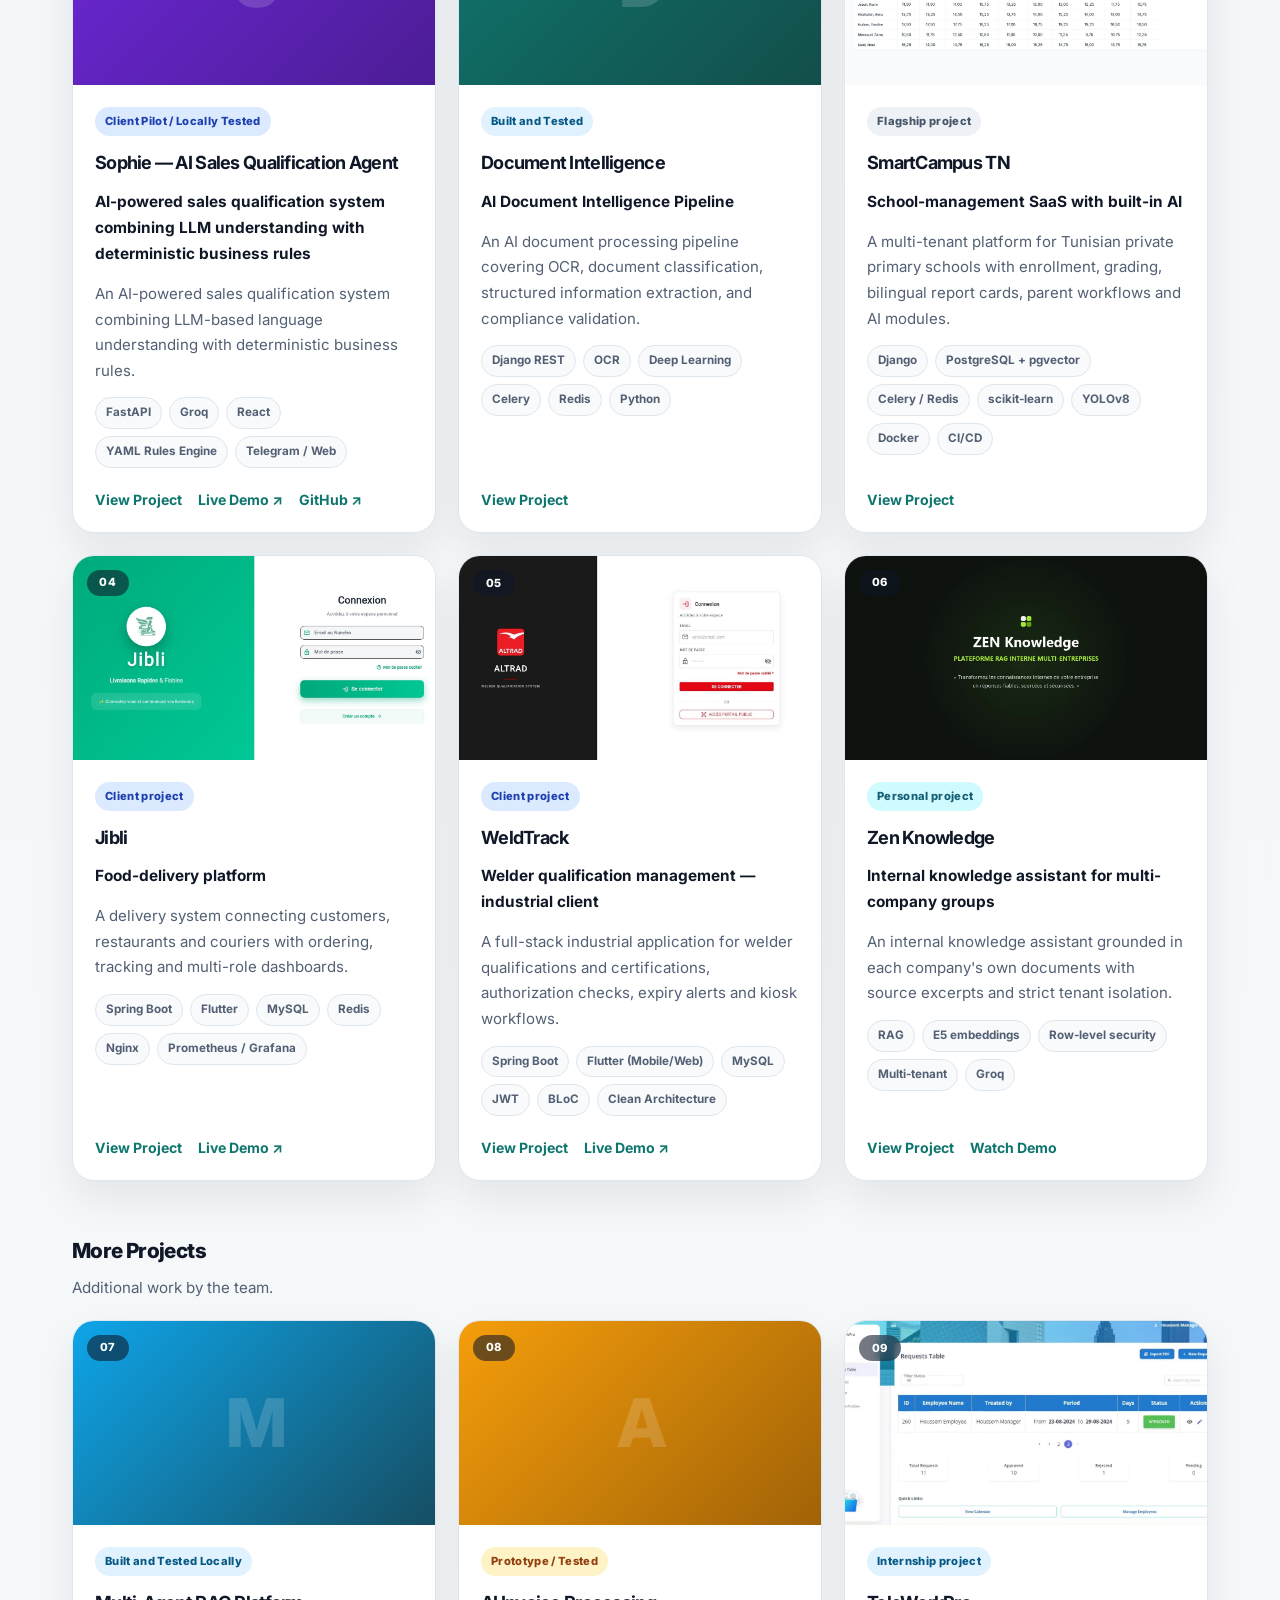
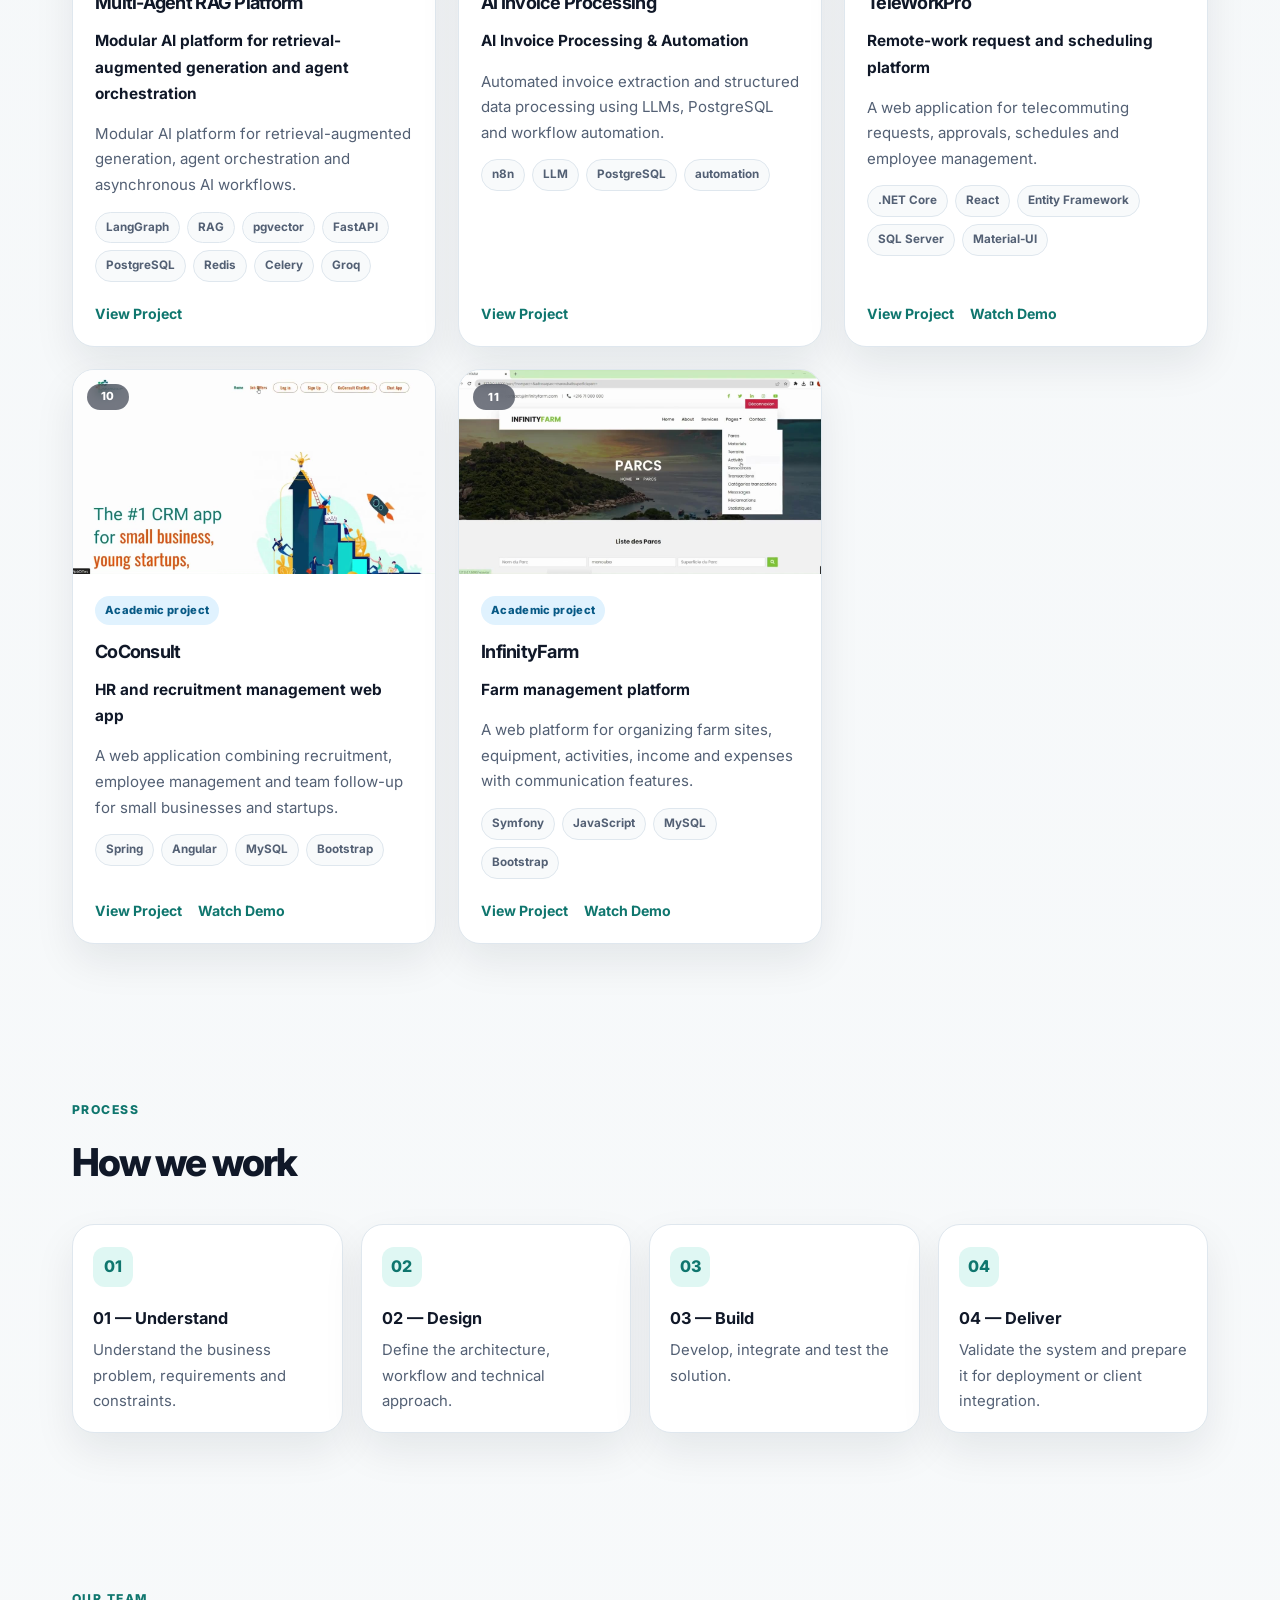
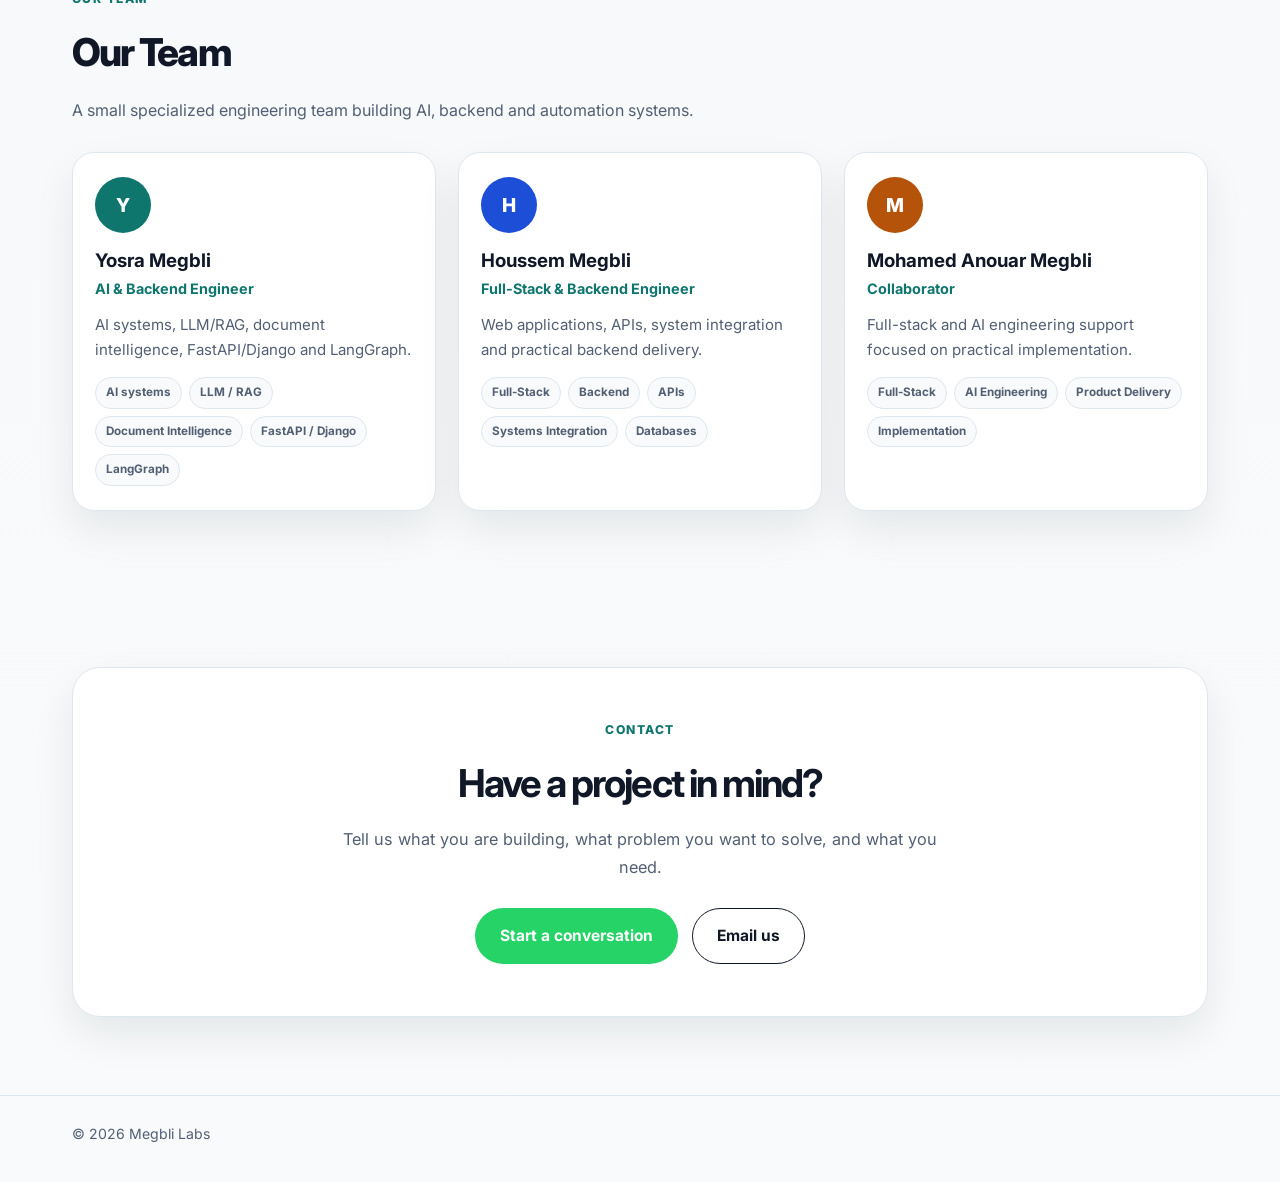
==== commit 7d7610d9: "Add files via upload" ====
--- a/project.html
+++ b/project.html
@@ -21,8 +21,8 @@
 
   <main class="container page-wrap"><div id="project"></div></main>
 
-  <a class="wa-float" data-wa href="#" target="_blank" rel="noopener" aria-label="WhatsApp">
-    <svg viewBox="0 0 24 24" aria-hidden="true"><path d="M6.6 10.8c1.4 2.8 3.8 5.1 6.6 6.6l2.2-2.2c.3-.3.7-.4 1-.2 1.1.4 2.3.6 3.6.6.6 0 1 .4 1 1V20c0 .6-.4 1-1 1C10.6 21 3 13.4 3 4c0-.6.4-1 1-1h3.5c.6 0 1 .4 1 1 0 1.3.2 2.5.6 3.6.2.3.1.7-.2 1l-2.3 2.2Z"/></svg>
+  <a class="wa-float" data-wa href="#" target="_blank" rel="noopener" aria-label="Chat on WhatsApp">
+    <svg viewBox="0 0 24 24" aria-hidden="true"><path d="M17.472 14.382c-.297-.149-1.758-.867-2.03-.967-.273-.099-.471-.148-.67.15-.197.297-.767.966-.94 1.164-.173.199-.347.223-.644.075-.297-.15-1.255-.463-2.39-1.475-.883-.788-1.48-1.761-1.653-2.059-.173-.297-.018-.458.13-.606.134-.133.298-.347.446-.52.149-.174.198-.298.298-.497.099-.198.05-.371-.025-.52-.075-.149-.669-1.612-.916-2.207-.242-.579-.487-.5-.669-.51-.173-.008-.371-.01-.57-.01-.198 0-.52.074-.792.372-.272.297-1.04 1.016-1.04 2.479 0 1.462 1.065 2.875 1.213 3.074.149.198 2.096 3.2 5.077 4.487.709.306 1.262.489 1.694.625.712.227 1.36.195 1.871.118.571-.085 1.758-.719 2.006-1.413.248-.694.248-1.289.173-1.413-.074-.124-.272-.198-.57-.347m-5.421 7.403h-.004a9.87 9.87 0 01-5.031-1.378l-.361-.214-3.741.982.998-3.648-.235-.374a9.86 9.86 0 01-1.51-5.26c.001-5.45 4.436-9.884 9.888-9.884 2.64 0 5.122 1.03 6.988 2.898a9.825 9.825 0 012.893 6.994c-.003 5.45-4.437 9.884-9.885 9.884m8.413-18.297A11.815 11.815 0 0012.05 0C5.495 0 .16 5.335.157 11.892c0 2.096.547 4.142 1.588 5.945L.057 24l6.305-1.654a11.882 11.882 0 005.683 1.448h.005c6.554 0 11.89-5.335 11.893-11.893a11.821 11.821 0 00-3.48-8.413Z"/></svg>
   </a>
 
   <script src="js/i18n.js"></script>
--- a/css/style.css
+++ b/css/style.css
@@ -129,7 +129,7 @@
 .btn-mail:focus-visible { background: var(--ink); color: #fff; }
 
 .hero {
-  padding: 96px 0 74px;
+  padding-block: 96px 74px;
 }
 .eyebrow {
   color: var(--accent);
@@ -201,6 +201,20 @@
   display: grid;
   gap: 22px;
 }
+.subhead {
+  margin: 52px 0 6px;
+  font-size: 1.3rem;
+  font-weight: 800;
+  letter-spacing: -0.03em;
+}
+.section-head + .subhead { margin-top: 8px; }
+.subhead-lead {
+  margin-bottom: 4px;
+  color: var(--muted);
+  font-size: 0.95rem;
+}
+.subhead + .grid,
+.subhead-lead + .grid { margin-top: 20px; }
 .grid-3 { grid-template-columns: repeat(auto-fit, minmax(240px, 1fr)); }
 .grid-projects { grid-template-columns: repeat(auto-fit, minmax(290px, 1fr)); }
 
@@ -211,6 +225,19 @@
   box-shadow: var(--shadow);
   transition: transform 0.2s ease, border-color 0.2s ease;
 }
+.service {
+  padding: 26px 24px 24px;
+}
+.service h3 {
+  margin-bottom: 8px;
+  font-size: 1.08rem;
+  letter-spacing: -0.03em;
+}
+.service p {
+  color: var(--muted);
+  font-size: 0.94rem;
+}
+
 .card:hover,
 .card:focus-within {
   transform: translateY(-3px);
@@ -228,12 +255,12 @@
   display: flex;
   align-items: center;
   justify-content: center;
-  min-height: 180px;
+  aspect-ratio: 16 / 9;
   background-size: cover;
-  background-position: center;
+  background-position: top center;
   overflow: hidden;
 }
-.cover span {
+.cover .initial {
   font-size: 4.2rem;
   font-weight: 800;
   letter-spacing: -0.06em;
@@ -246,22 +273,26 @@
   gap: 14px;
   padding: 22px 22px 20px;
 }
-.project-index {
+.cover .project-index {
+  position: absolute;
+  top: 14px;
+  inset-inline-start: 14px;
   display: inline-flex;
   align-items: center;
   justify-content: center;
-  width: 46px;
+  min-width: 42px;
   height: 26px;
+  padding: 0 10px;
   border-radius: 999px;
-  background: rgba(255, 255, 255, 0.12);
-  color: rgba(255, 255, 255, 0.9);
-  font-size: 0.68rem;
+  background: rgba(16, 24, 40, 0.58);
+  -webkit-backdrop-filter: blur(6px);
+  backdrop-filter: blur(6px);
+  color: #fff;
+  font-size: 0.7rem;
   font-weight: 800;
   letter-spacing: 0.08em;
-  position: absolute;
-  top: 16px;
-  left: 16px;
-}
+}
+.cover .project-index:empty { display: none; }
 .meta {
   display: flex;
   align-items: center;
@@ -288,6 +319,12 @@
 .desc {
   color: var(--muted);
   font-size: 0.94rem;
+}
+.project .desc {
+  display: -webkit-box;
+  -webkit-line-clamp: 4;
+  -webkit-box-orient: vertical;
+  overflow: hidden;
 }
 .chips {
   display: flex;
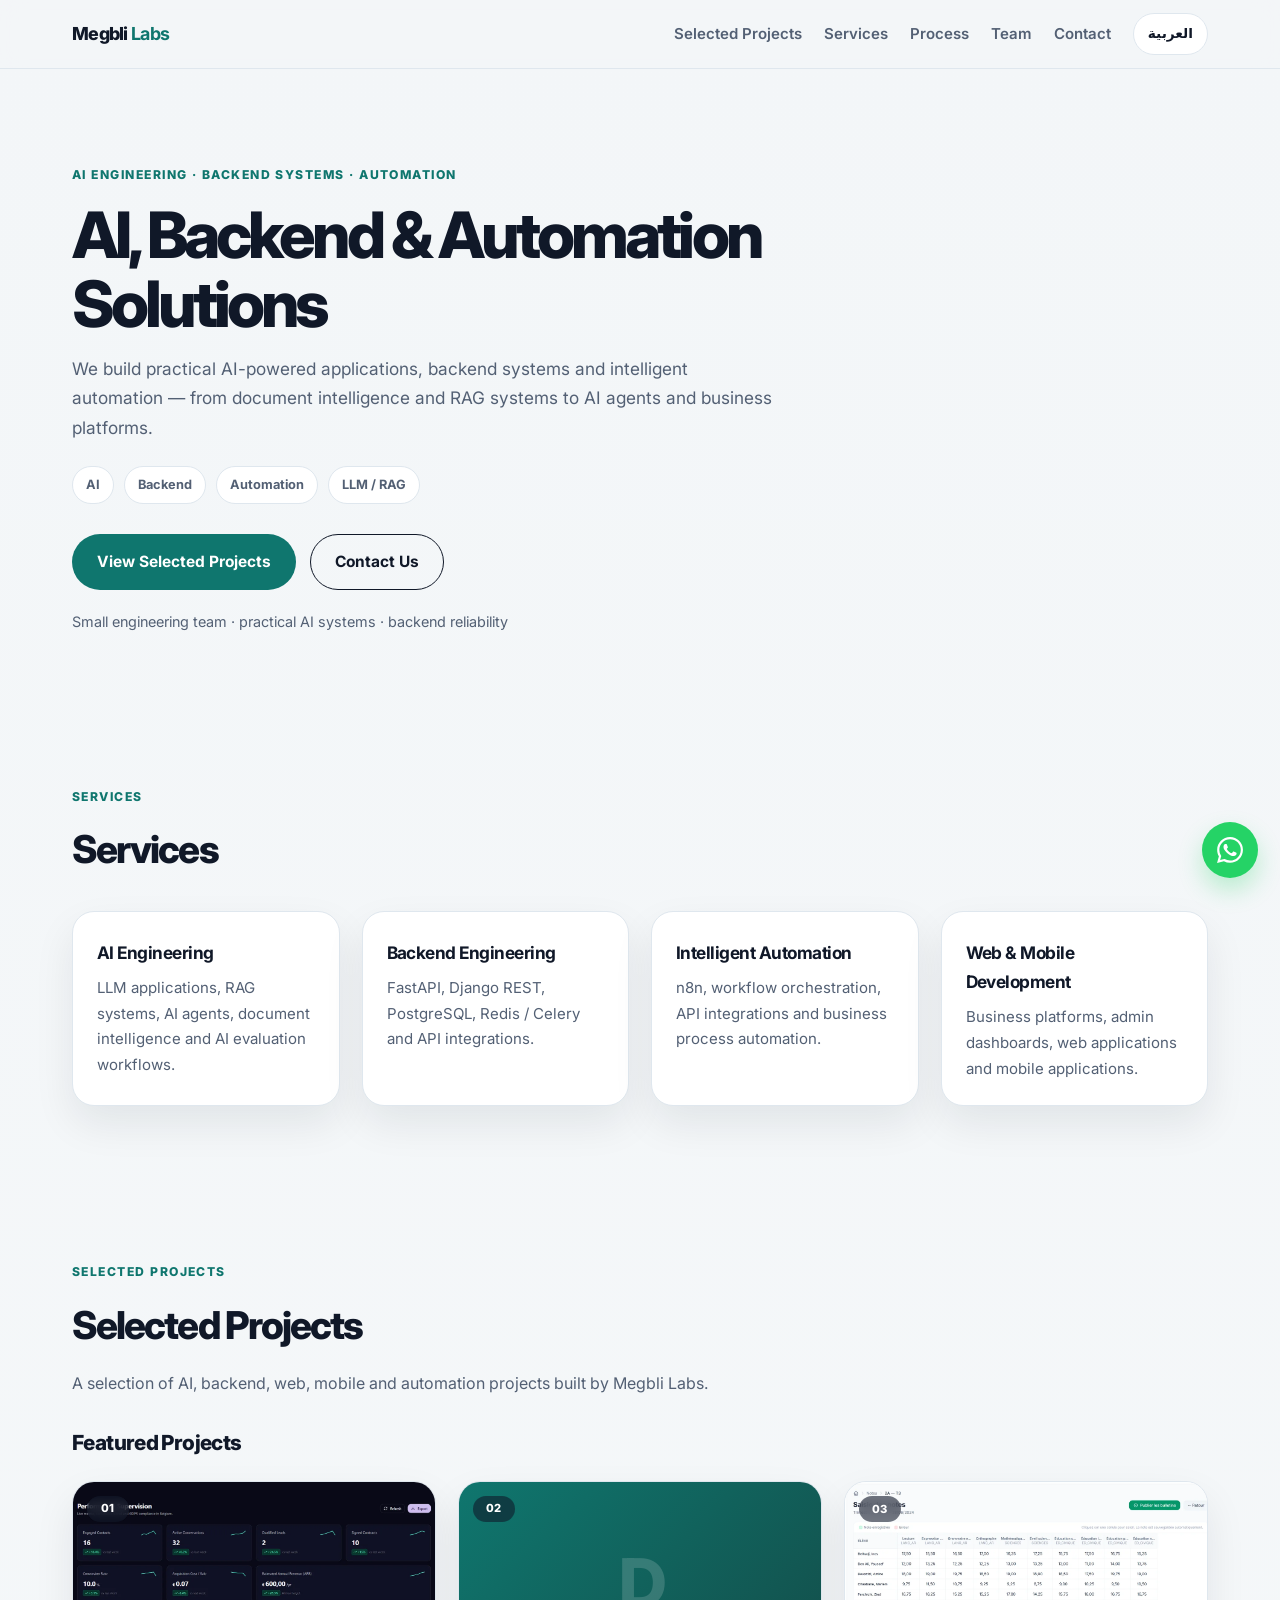
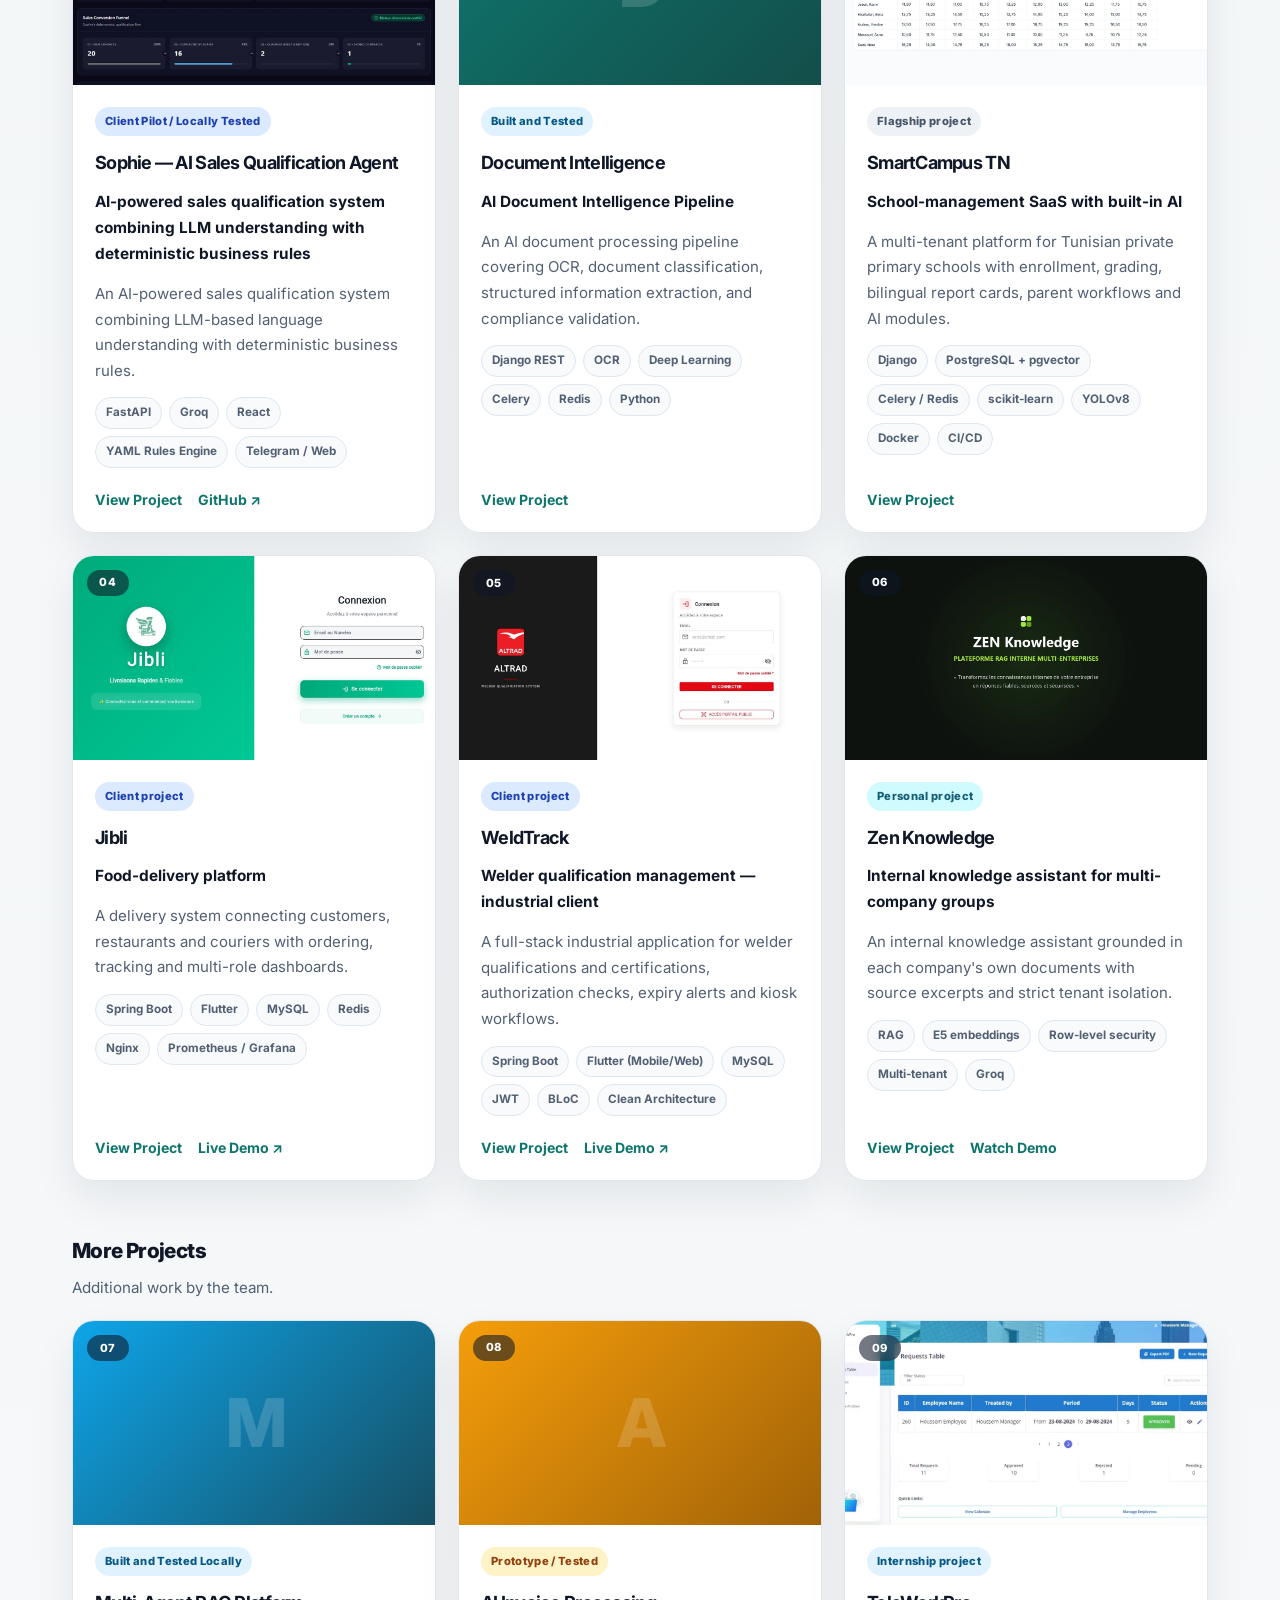
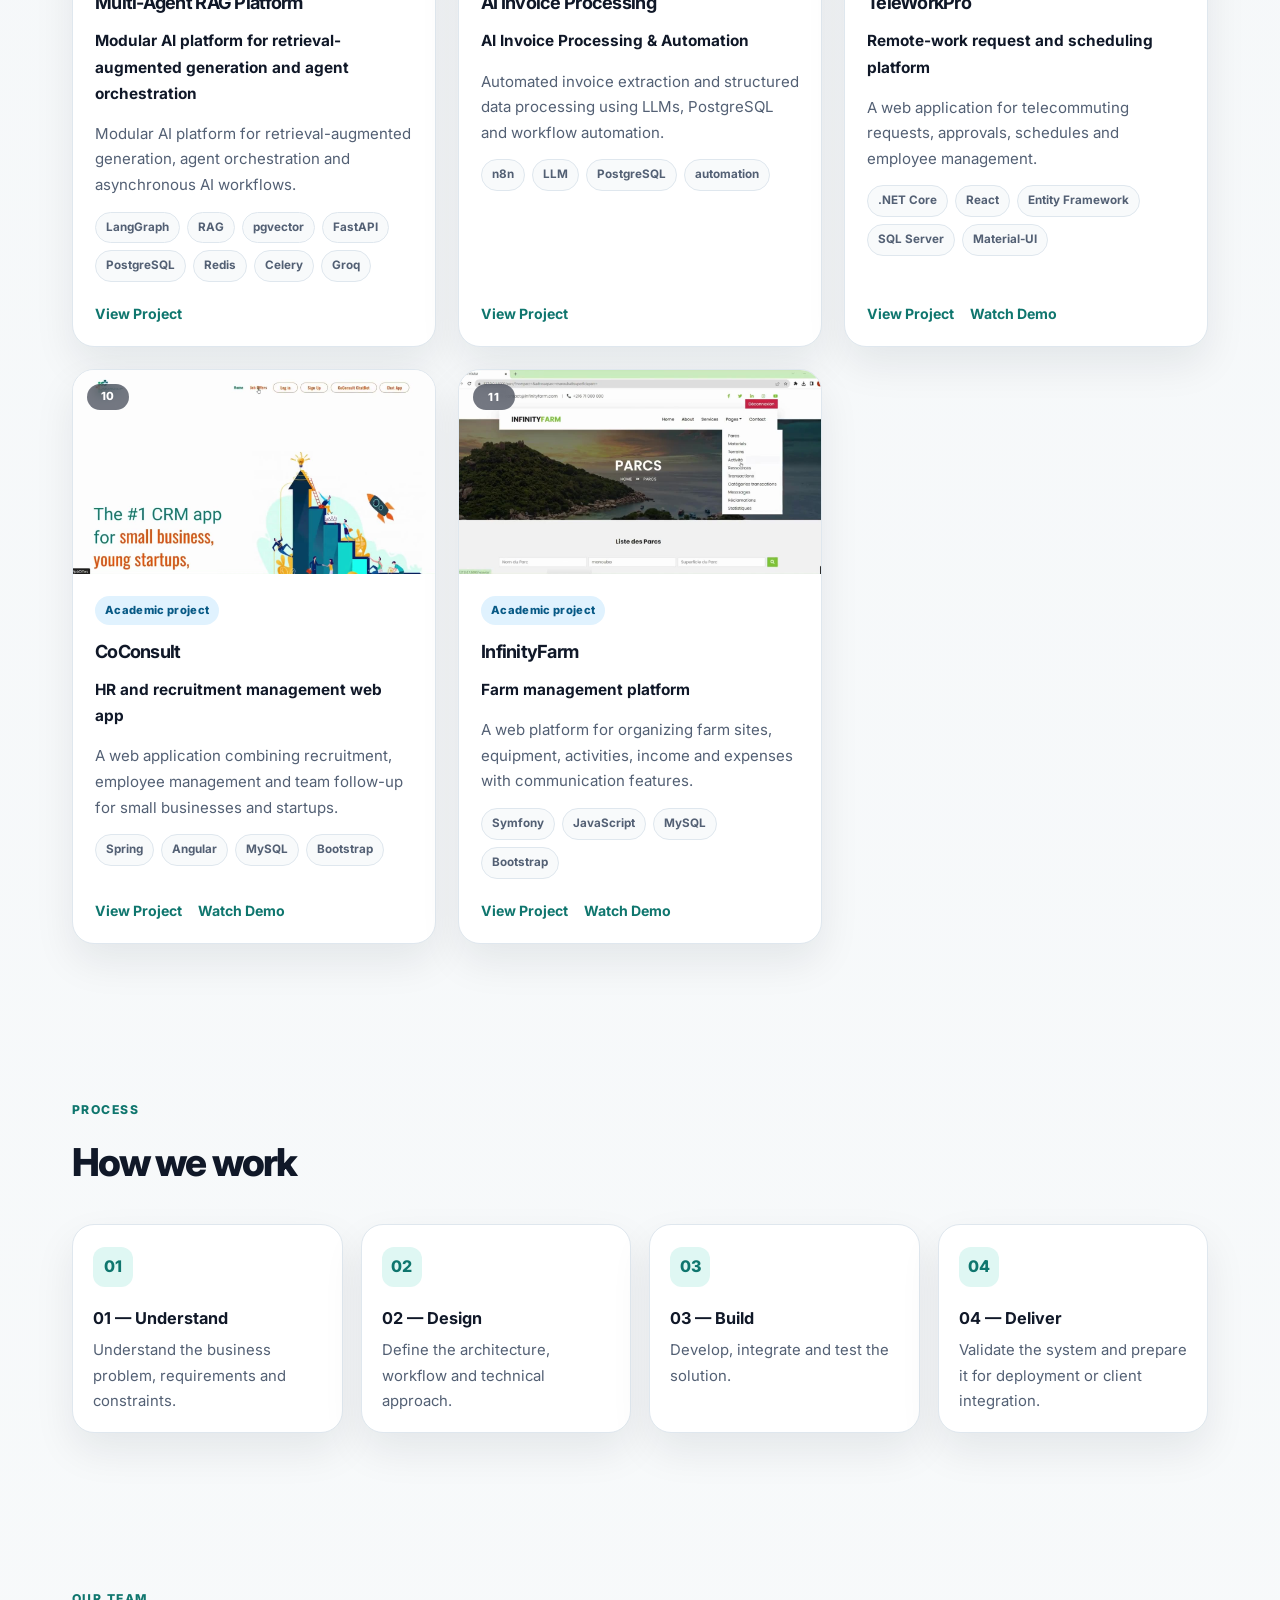
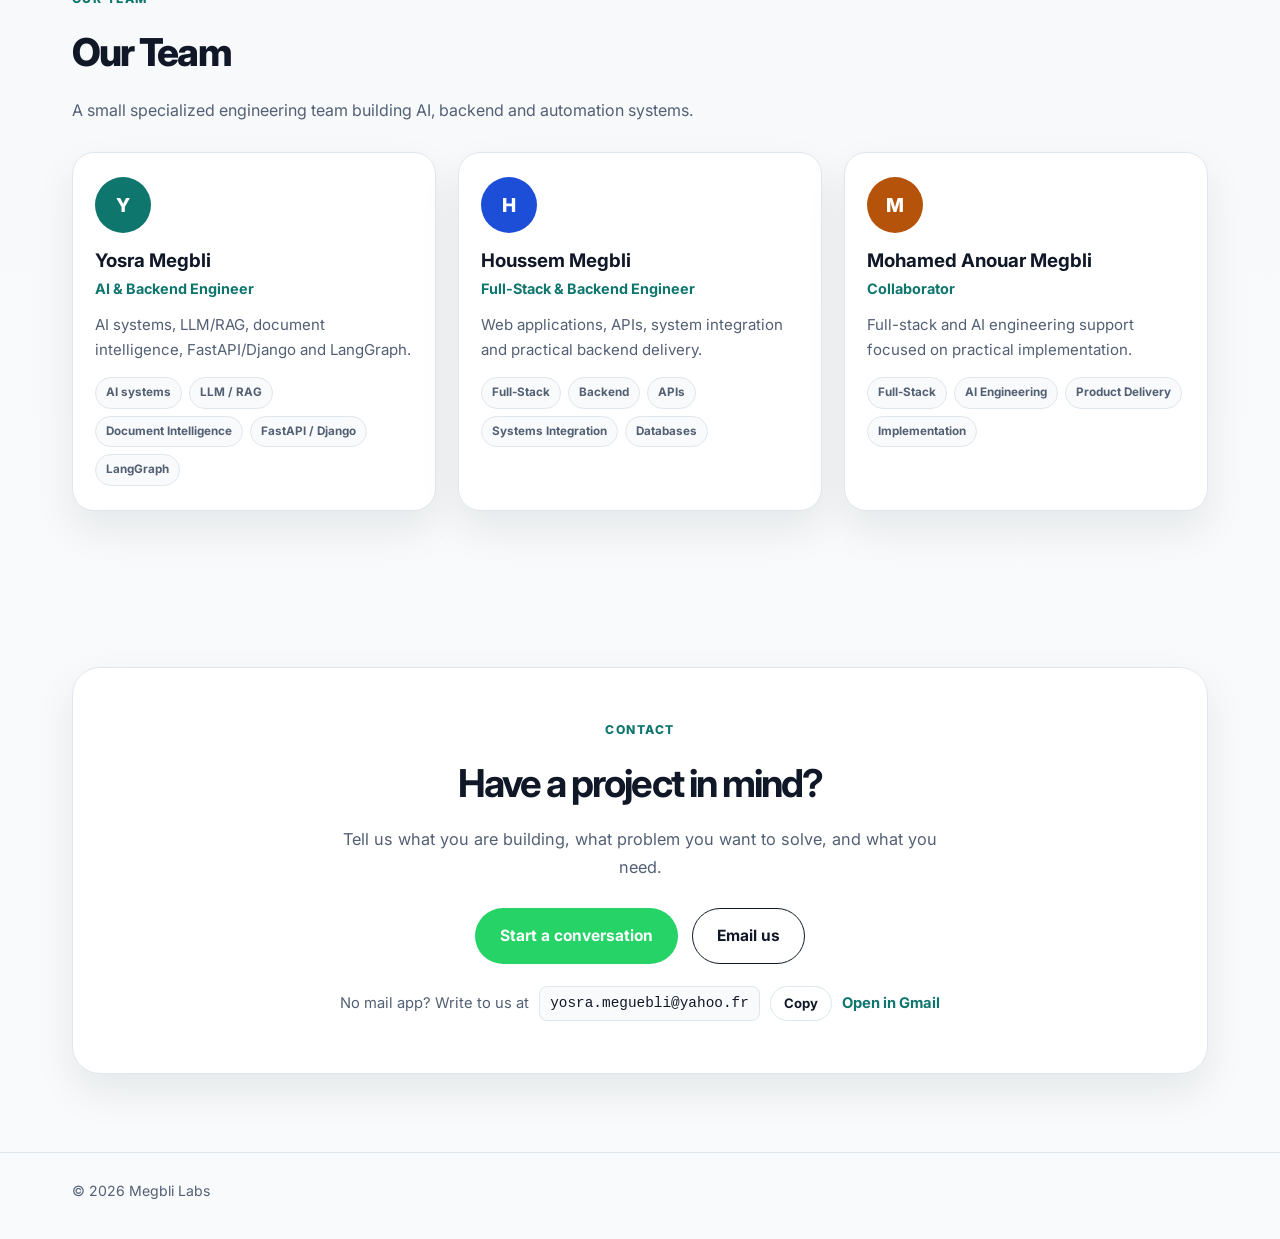
==== commit 85245cbe: "Add files via upload" ====
--- a/project.html
+++ b/project.html
@@ -9,7 +9,7 @@
   <meta property="og:description" content="Megbli Labs builds AI-powered applications, backend systems, RAG platforms, document intelligence solutions and intelligent automation.">
   <link rel="preconnect" href="https://fonts.googleapis.com">
   <link href="https://fonts.googleapis.com/css2?family=Inter:wght@400;600;700;800&family=IBM+Plex+Sans+Arabic:wght@400;600;700&display=swap" rel="stylesheet">
-  <link rel="stylesheet" href="css/style.css">
+  <link rel="stylesheet" href="css/style.css?v=20260920b">
 </head>
 <body data-page="project">
   <nav class="nav">
@@ -25,7 +25,7 @@
     <svg viewBox="0 0 24 24" aria-hidden="true"><path d="M17.472 14.382c-.297-.149-1.758-.867-2.03-.967-.273-.099-.471-.148-.67.15-.197.297-.767.966-.94 1.164-.173.199-.347.223-.644.075-.297-.15-1.255-.463-2.39-1.475-.883-.788-1.48-1.761-1.653-2.059-.173-.297-.018-.458.13-.606.134-.133.298-.347.446-.52.149-.174.198-.298.298-.497.099-.198.05-.371-.025-.52-.075-.149-.669-1.612-.916-2.207-.242-.579-.487-.5-.669-.51-.173-.008-.371-.01-.57-.01-.198 0-.52.074-.792.372-.272.297-1.04 1.016-1.04 2.479 0 1.462 1.065 2.875 1.213 3.074.149.198 2.096 3.2 5.077 4.487.709.306 1.262.489 1.694.625.712.227 1.36.195 1.871.118.571-.085 1.758-.719 2.006-1.413.248-.694.248-1.289.173-1.413-.074-.124-.272-.198-.57-.347m-5.421 7.403h-.004a9.87 9.87 0 01-5.031-1.378l-.361-.214-3.741.982.998-3.648-.235-.374a9.86 9.86 0 01-1.51-5.26c.001-5.45 4.436-9.884 9.888-9.884 2.64 0 5.122 1.03 6.988 2.898a9.825 9.825 0 012.893 6.994c-.003 5.45-4.437 9.884-9.885 9.884m8.413-18.297A11.815 11.815 0 0012.05 0C5.495 0 .16 5.335.157 11.892c0 2.096.547 4.142 1.588 5.945L.057 24l6.305-1.654a11.882 11.882 0 005.683 1.448h.005c6.554 0 11.89-5.335 11.893-11.893a11.821 11.821 0 00-3.48-8.413Z"/></svg>
   </a>
 
-  <script src="js/i18n.js"></script>
-  <script src="js/main.js"></script>
+  <script src="js/i18n.js?v=20260920b"></script>
+  <script src="js/main.js?v=20260920b"></script>
 </body>
 </html>
--- a/css/style.css
+++ b/css/style.css
@@ -468,6 +468,42 @@
   gap: 14px;
 }
 
+.contact-alt {
+  display: flex;
+  flex-wrap: wrap;
+  align-items: center;
+  justify-content: center;
+  gap: 8px 10px;
+  margin-top: 22px;
+  color: var(--muted);
+  font-size: 0.92rem;
+}
+.contact-alt code {
+  padding: 4px 10px;
+  border: 1px solid var(--line);
+  border-radius: 8px;
+  background: var(--surface-alt);
+  color: var(--ink);
+  font-family: ui-monospace, SFMono-Regular, Menlo, Consolas, monospace;
+  font-size: 0.9rem;
+  user-select: all;
+}
+.copy-btn {
+  padding: 5px 13px;
+  border: 1px solid var(--line);
+  border-radius: 999px;
+  background: var(--surface);
+  color: var(--ink);
+  font-size: 0.82rem;
+  font-weight: 700;
+  cursor: pointer;
+  transition: border-color 0.2s ease;
+}
+.copy-btn:hover,
+.copy-btn:focus-visible { border-color: var(--accent); color: var(--accent); }
+.contact-alt a { color: var(--accent); font-weight: 700; }
+.demo-box .contact-alt { justify-content: flex-start; margin-top: 16px; }
+
 .page-wrap {
   padding: 52px 0 70px;
 }
@@ -572,6 +608,49 @@
   color: var(--accent);
   font-weight: 800;
 }
+.demo-box {
+  margin: 8px 0 26px;
+  background: var(--surface);
+  border: 1px solid var(--line);
+  border-inline-start: 4px solid var(--accent);
+  border-radius: var(--radius-sm);
+  padding: 20px 22px;
+}
+.demo-box h3 {
+  margin-bottom: 6px;
+  font-size: 1.02rem;
+}
+.demo-box p {
+  max-width: 640px;
+  margin-bottom: 14px;
+  color: var(--muted);
+  font-size: 0.94rem;
+}
+.cred {
+  display: flex;
+  flex-wrap: wrap;
+  gap: 14px 30px;
+  margin-bottom: 16px;
+}
+.cred dt {
+  color: var(--muted);
+  font-size: 0.72rem;
+  font-weight: 800;
+  letter-spacing: 0.08em;
+  text-transform: uppercase;
+}
+.cred code {
+  display: inline-block;
+  margin-top: 4px;
+  padding: 4px 10px;
+  border: 1px solid var(--line);
+  border-radius: 8px;
+  background: var(--surface-alt);
+  font-family: ui-monospace, SFMono-Regular, Menlo, Consolas, monospace;
+  font-size: 0.92rem;
+  user-select: all;
+}
+
 .features,
 .result-list {
   list-style: none;
